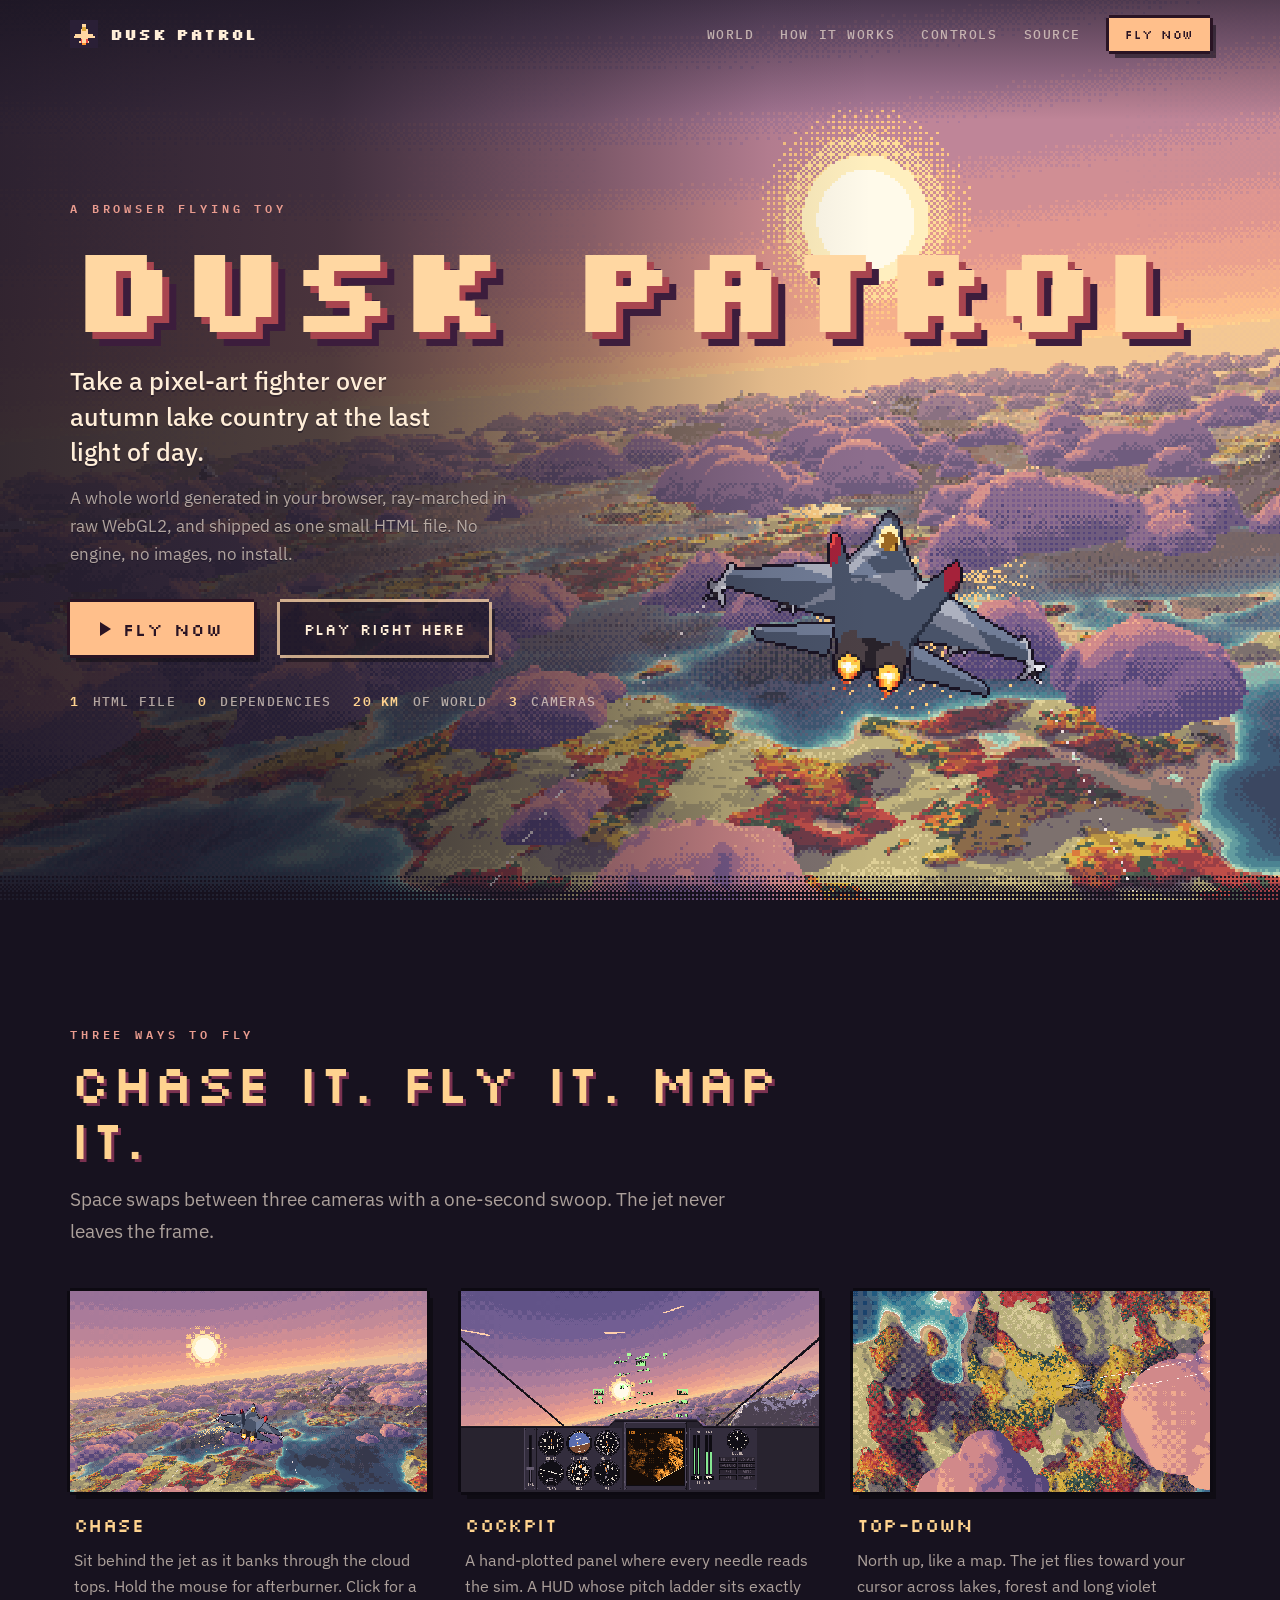
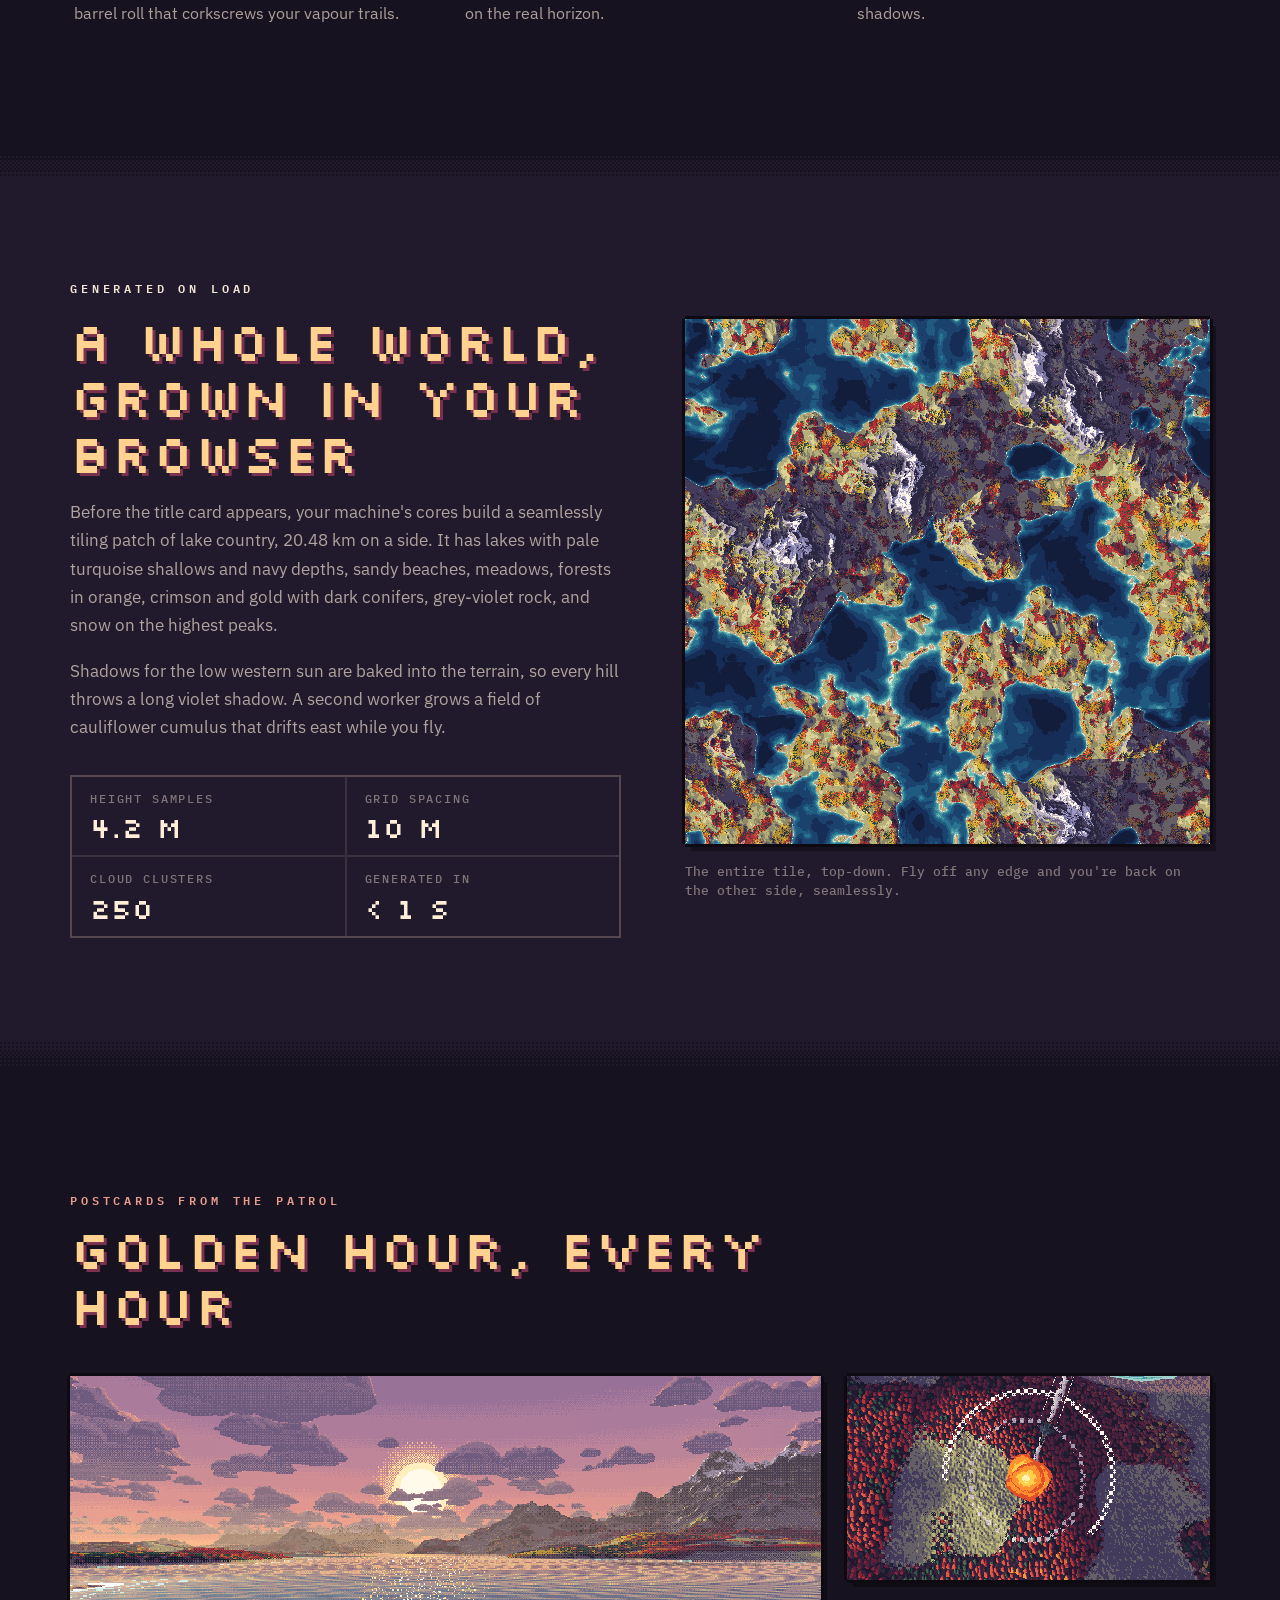
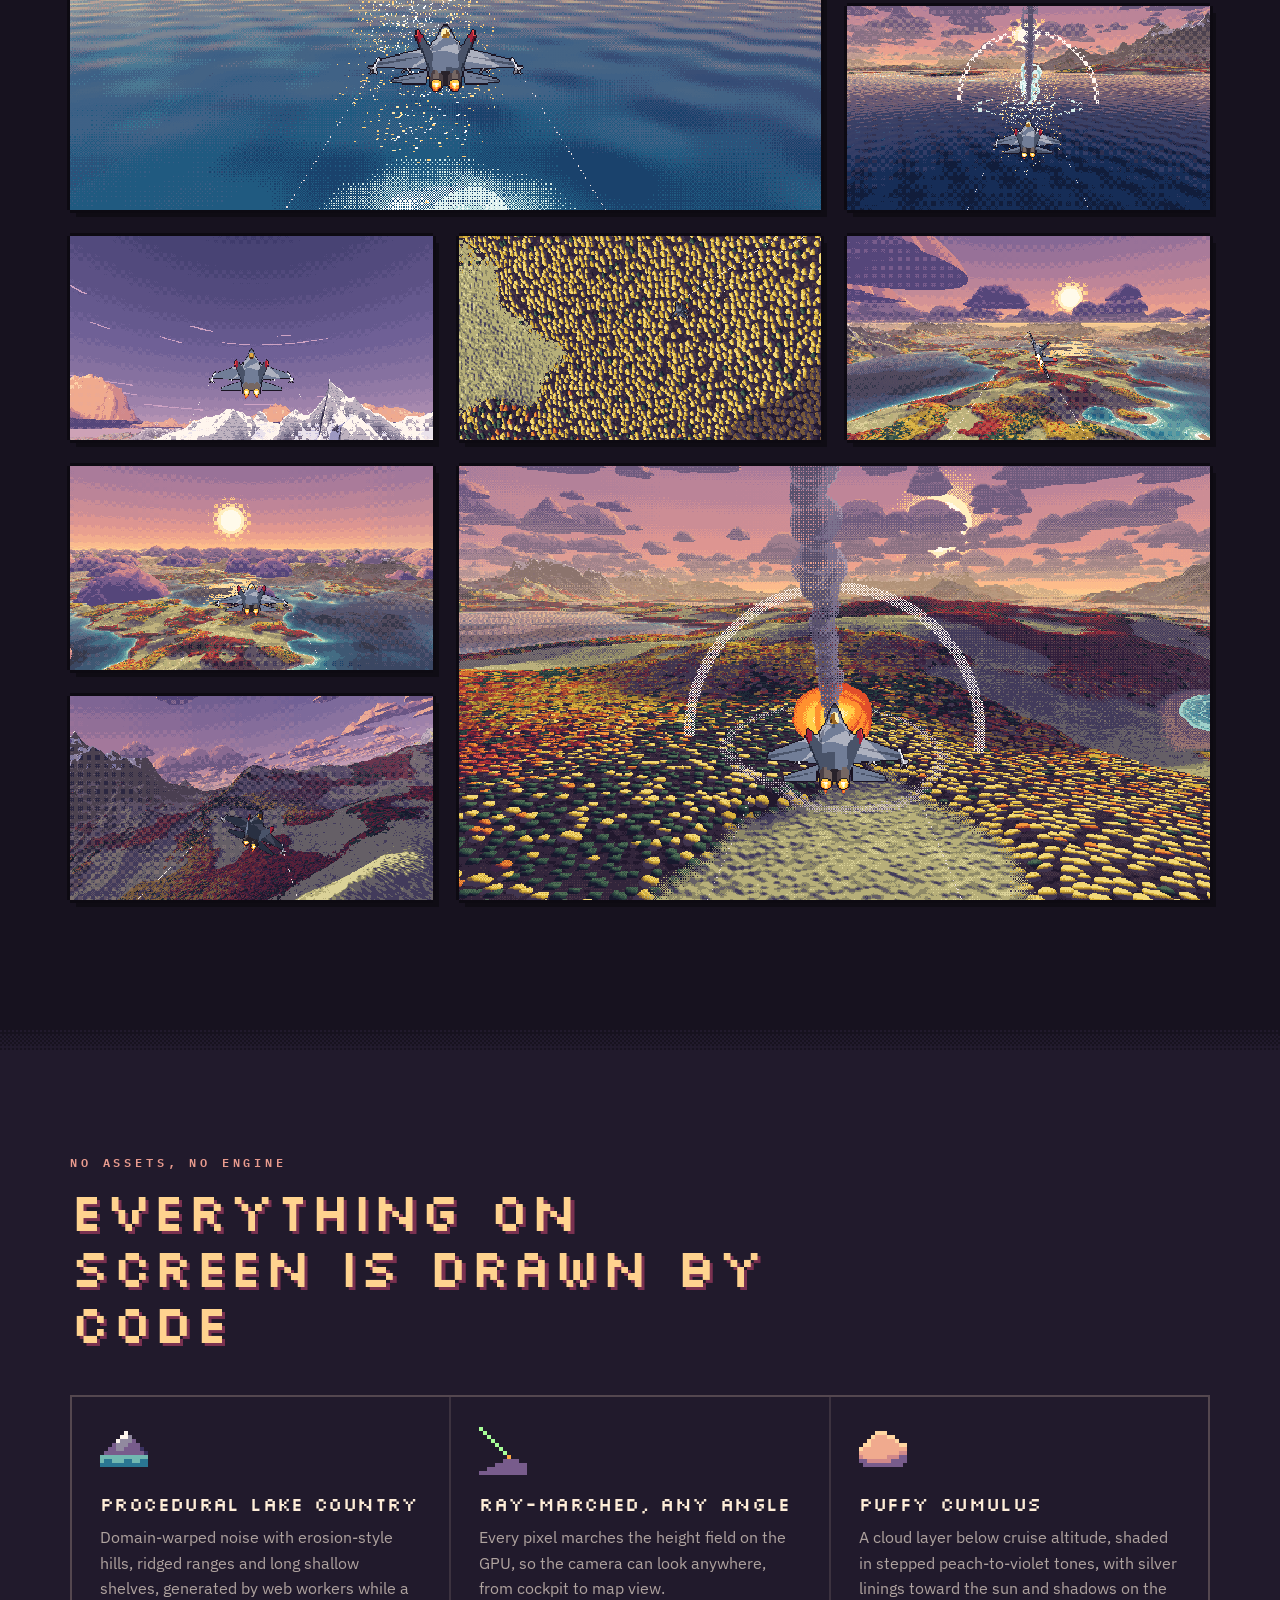
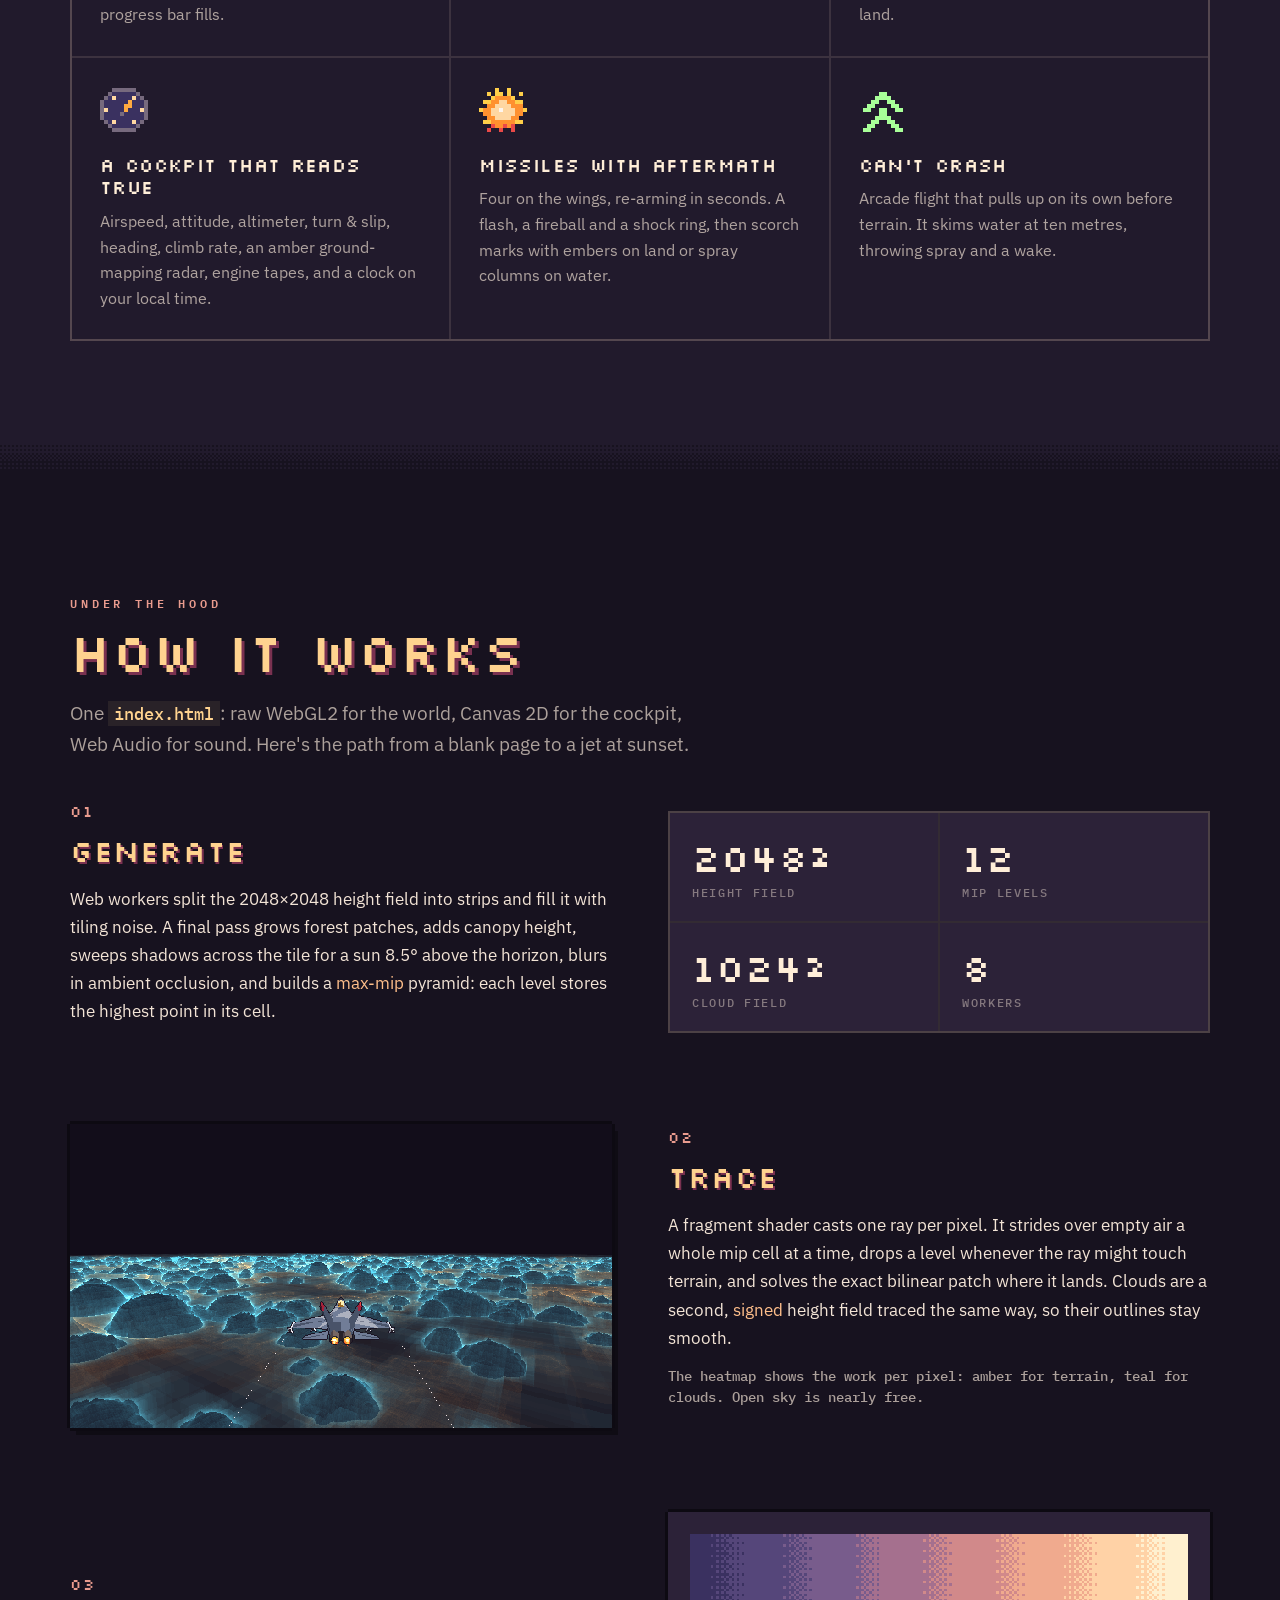
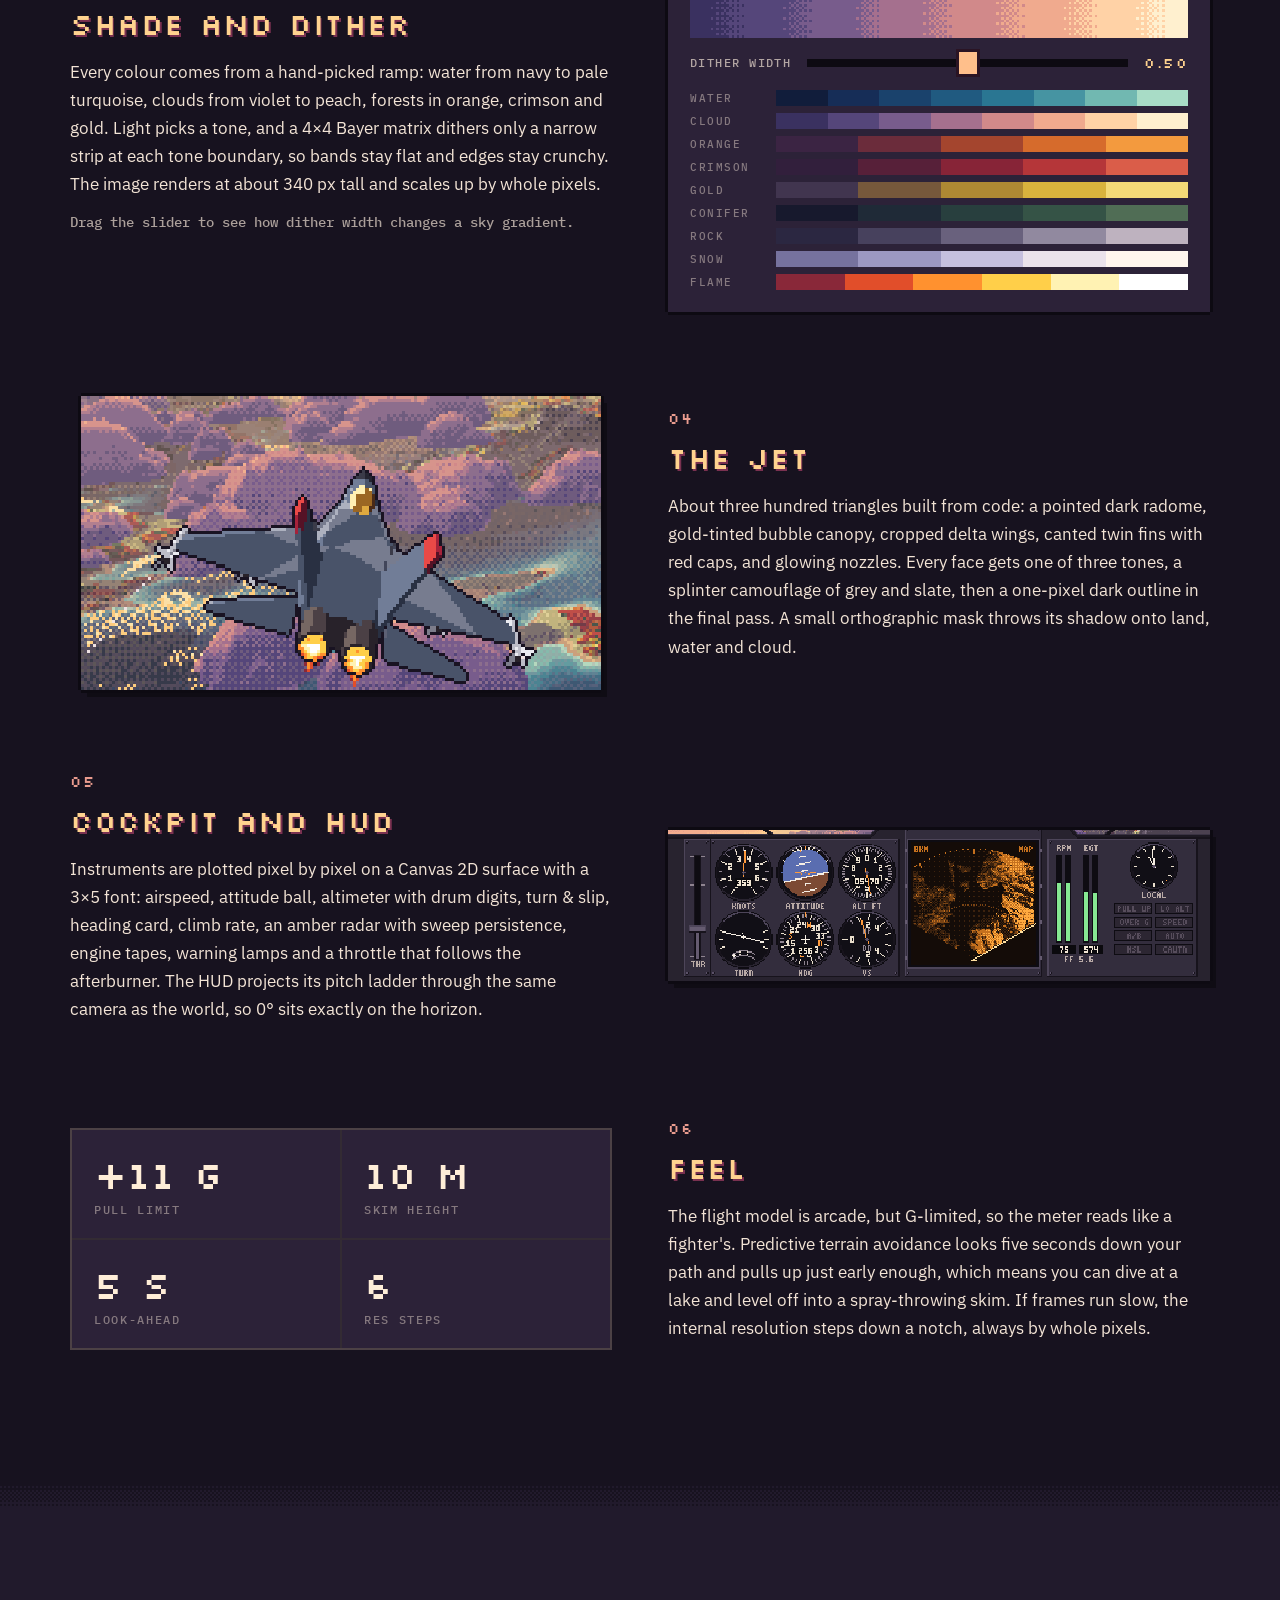
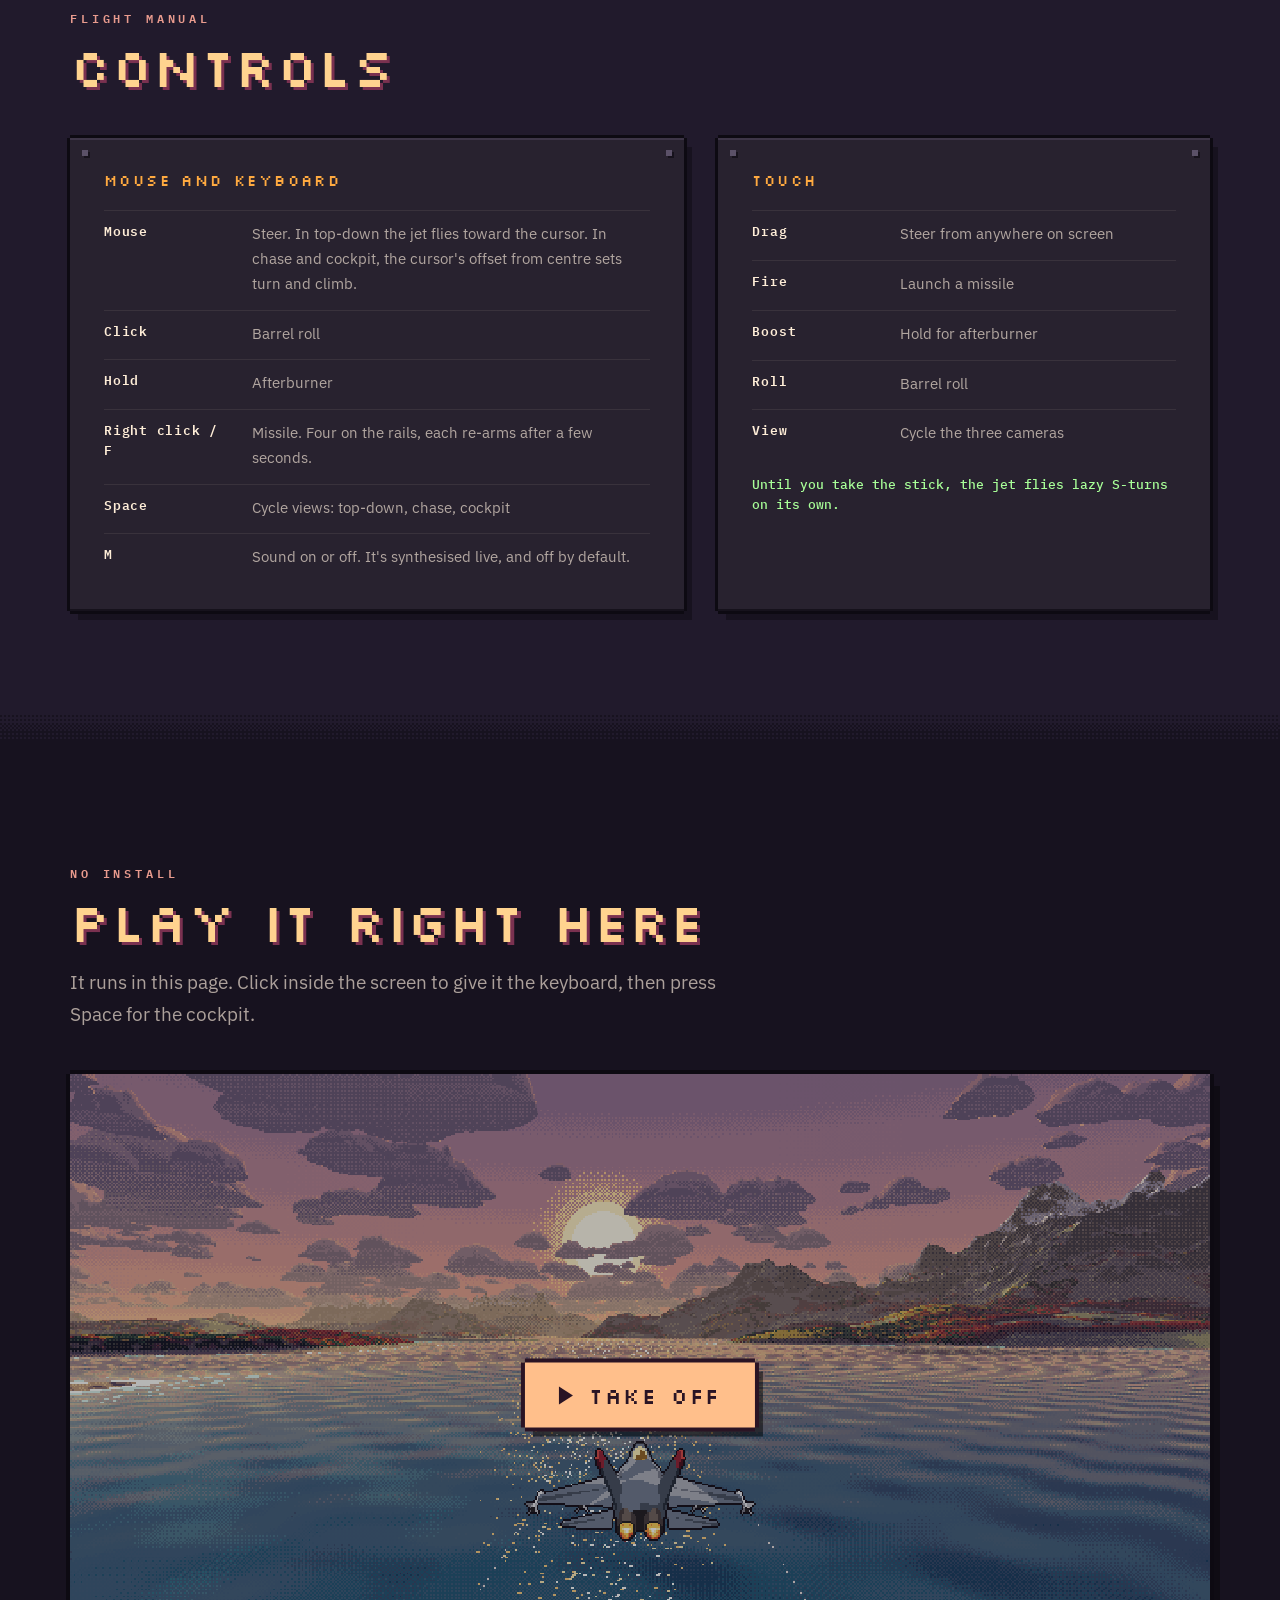
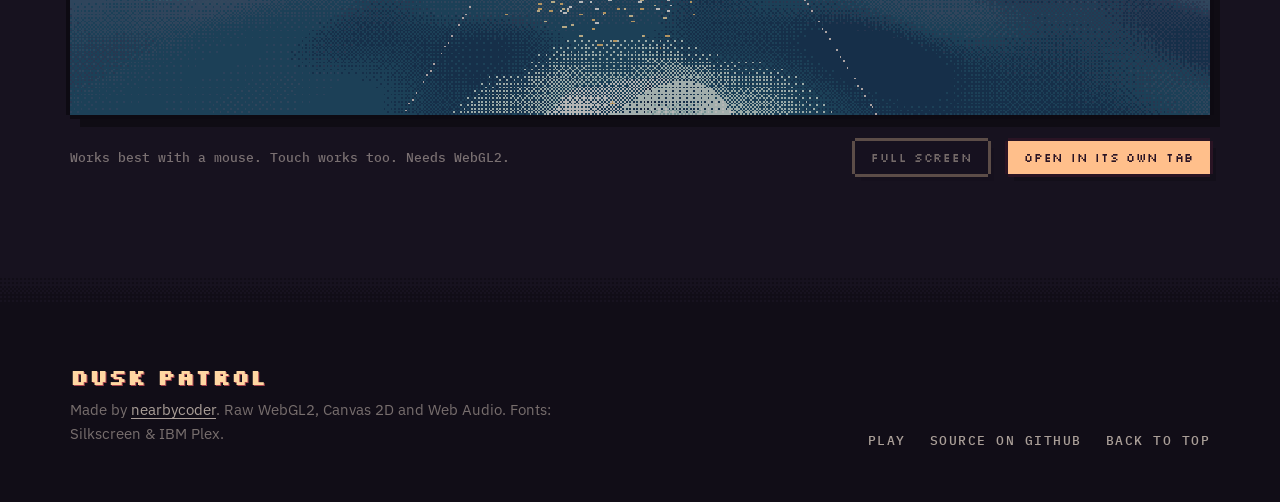
==== site/index.html @ 32110fae "Add Dusk Patrol game and marketing site Dusk Patrol is a pixel-art fighter-jet flying toy that ships" ====
<!doctype html>
<html lang="en">
<head>
<meta charset="utf-8">
<meta name="viewport" content="width=device-width, initial-scale=1">
<title>Dusk Patrol — a pixel-art jet flying toy for your browser</title>
<meta name="description" content="Fly a pixel-art fighter over autumn lake country at the last light of day. A whole world generated in your browser, ray-marched in raw WebGL2, shipped as one small HTML file.">
<meta name="theme-color" content="#1c1626">
<link rel="icon" href="media/favicon.svg" type="image/svg+xml">
<meta property="og:type" content="website">
<meta property="og:site_name" content="Dusk Patrol">
<meta property="og:title" content="Dusk Patrol — fly at the last light of day">
<meta property="og:description" content="A pixel-art jet flying toy. A 20 km lake country generated in your browser, ray-marched in raw WebGL2, shipped as one HTML file.">
<meta property="og:url" content="https://nearbycoder.github.io/dusk-patrol/">
<meta property="og:image" content="https://nearbycoder.github.io/dusk-patrol/media/og.png">
<meta property="og:image:width" content="1200">
<meta property="og:image:height" content="630">
<meta property="og:image:alt" content="A grey twin-tail jet banking over autumn lakes and peach cumulus toward a low sun, in pixel art.">
<meta name="twitter:card" content="summary_large_image">
<link rel="preconnect" href="https://fonts.googleapis.com">
<link rel="preconnect" href="https://fonts.gstatic.com" crossorigin>
<link href="https://fonts.googleapis.com/css2?family=Silkscreen:wght@400;700&family=IBM+Plex+Sans:ital,wght@0,400;0,500;0,600;1,400&family=IBM+Plex+Mono:wght@400;500;600&display=swap" rel="stylesheet">
<link rel="stylesheet" href="style.css">
</head>
<body>

<header class="nav" id="top">
  <div class="wrap nav-row">
    <a class="brand" href="#top" aria-label="Dusk Patrol home"><span class="brand-mark" aria-hidden="true"></span><span>Dusk Patrol</span></a>
    <nav class="nav-links" aria-label="Sections">
      <a href="#world">World</a>
      <a href="#how">How it works</a>
      <a href="#manual">Controls</a>
      <a href="https://github.com/nearbycoder/dusk-patrol">Source</a>
    </nav>
    <a class="btn btn-small" href="play/">Fly now</a>
  </div>
</header>

<main>
  <section class="hero" aria-labelledby="hero-title">
    <div class="hero-media" aria-hidden="true">
      <img class="hero-poster px" src="media/poster.webp" width="640" height="360" alt="">
      <iframe class="hero-live" title="Dusk Patrol flying on autopilot" tabindex="-1"></iframe>
    </div>
    <div class="hero-shade" aria-hidden="true"></div>
    <div class="wrap hero-copy">
      <p class="eyebrow">A browser flying toy</p>
      <h1 class="logo" id="hero-title">Dusk Patrol</h1>
      <p class="lede">Take a pixel-art fighter over autumn lake country at the last light of day.</p>
      <p class="hero-sub">A whole world generated in your browser, ray-marched in raw WebGL2, and shipped as one small HTML file. No engine, no images, no install.</p>
      <div class="cta">
        <a class="btn btn-primary" href="play/"><span class="tri" aria-hidden="true"></span>Fly now</a>
        <a class="btn btn-ghost" href="#play">Play right here</a>
      </div>
      <ul class="spec-row" aria-label="At a glance">
        <li><b>1</b> HTML file</li>
        <li><b>0</b> dependencies</li>
        <li><b>20&nbsp;km</b> of world</li>
        <li><b>3</b> cameras</li>
      </ul>
    </div>
    <p class="hero-note"><span class="live-dot" aria-hidden="true"></span><span class="live-text"><span class="lt-wide">Behind this text: </span><span class="lt-narrow">Live: </span>the actual game, flying itself.</span></p>
    <div class="dither-edge to-night" aria-hidden="true"></div>
  </section>

  <section class="section" id="fly" aria-labelledby="fly-title">
    <div class="wrap">
      <p class="eyebrow">Three ways to fly</p>
      <h2 id="fly-title">Chase it. Fly it. Map it.</h2>
      <p class="section-lede">Space swaps between three cameras with a one-second swoop. The jet never leaves the frame.</p>
      <div class="cards">
        <figure class="card">
          <button class="shot" data-full="media/shot-chase.webp" data-caption="Chase: banking over the cumulus toward a low sun."><img class="px" src="media/shot-chase.webp" width="640" height="360" alt="Chase view: the jet banks over pink cumulus toward the sun" loading="lazy"></button>
          <figcaption><h3>Chase</h3><p>Sit behind the jet as it banks through the cloud tops. Hold the mouse for afterburner. Click for a barrel roll that corkscrews your vapour trails.</p></figcaption>
        </figure>
        <figure class="card">
          <button class="shot" data-full="media/shot-cockpit.webp" data-caption="Cockpit: a conformal HUD and a panel where every needle is live."><img class="px" src="media/shot-cockpit.webp" width="640" height="360" alt="Cockpit view with a green HUD, the sun, and an instrument panel" loading="lazy"></button>
          <figcaption><h3>Cockpit</h3><p>A hand-plotted panel where every needle reads the sim. A HUD whose pitch ladder sits exactly on the real horizon.</p></figcaption>
        </figure>
        <figure class="card">
          <button class="shot" data-full="media/shot-top.webp" data-caption="Top-down: north up, the jet flies toward your cursor."><img class="px" src="media/shot-top.webp" width="640" height="360" alt="Top-down view over lakes, autumn forest and cloud" loading="lazy"></button>
          <figcaption><h3>Top-down</h3><p>North up, like a map. The jet flies toward your cursor across lakes, forest and long violet shadows.</p></figcaption>
        </figure>
      </div>
    </div>
  </section>

  <section class="section alt" id="world" aria-labelledby="world-title">
    <div class="dither-edge to-alt top" aria-hidden="true"></div>
    <div class="wrap split">
      <div class="split-copy">
        <p class="eyebrow">Generated on load</p>
        <h2 id="world-title">A whole world, grown in your browser</h2>
        <p>Before the title card appears, your machine's cores build a seamlessly tiling patch of lake country, 20.48&nbsp;km on a side. It has lakes with pale turquoise shallows and navy depths, sandy beaches, meadows, forests in orange, crimson and gold with dark conifers, grey-violet rock, and snow on the highest peaks.</p>
        <p>Shadows for the low western sun are baked into the terrain, so every hill throws a long violet shadow. A second worker grows a field of cauliflower cumulus that drifts east while you fly.</p>
        <dl class="stats">
          <div><dt>Height samples</dt><dd>4.2&nbsp;M</dd></div>
          <div><dt>Grid spacing</dt><dd>10&nbsp;m</dd></div>
          <div><dt>Cloud clusters</dt><dd>250</dd></div>
          <div><dt>Generated in</dt><dd>&lt;&nbsp;1&nbsp;s</dd></div>
        </dl>
      </div>
      <figure class="map-frame">
        <button class="shot" data-full="media/map.webp" data-caption="The whole world: one 20.48 km tile, rendered from the generator in the game's own palette. It repeats seamlessly in every direction."><img class="px" src="media/map.webp" width="1024" height="1024" alt="Pixel-art map of the whole generated world: lakes, forests, mountains and snow" loading="lazy"></button>
        <figcaption>The entire tile, top-down. Fly off any edge and you're back on the other side, seamlessly.</figcaption>
      </figure>
    </div>
  </section>

  <section class="section" id="gallery" aria-labelledby="gallery-title">
    <div class="wrap">
      <p class="eyebrow">Postcards from the patrol</p>
      <h2 id="gallery-title">Golden hour, every hour</h2>
      <div class="gallery">
        <button class="shot g-big" data-full="media/shot-skim.webp" data-caption="Skimming a lake at ten metres into the glitter path."><img class="px" src="media/shot-skim.webp" width="640" height="360" alt="The jet skims a lake toward the sun, with glints on the water" loading="lazy"></button>
        <button class="shot" data-full="media/shot-strike-top.webp" data-caption="A missile strike over crimson forest: fireball, smoke and an expanding shock ring."><img class="px" src="media/shot-strike-top.webp" width="640" height="360" alt="Top-down view of a fireball and shock ring over red forest" loading="lazy"></button>
        <button class="shot" data-full="media/shot-strike-lake.webp" data-caption="On water, missiles throw up a column of spray and rings of foam."><img class="px" src="media/shot-strike-lake.webp" width="640" height="360" alt="A spray column and foam rings rise from a lake behind the jet" loading="lazy"></button>
        <button class="shot" data-full="media/shot-peaks.webp" data-caption="Snow on the highest peaks, lit peach by the setting sun."><img class="px" src="media/shot-peaks.webp" width="640" height="360" alt="The jet over snowy peaks with peach-lit clouds" loading="lazy"></button>
        <button class="shot" data-full="media/shot-canopy.webp" data-caption="Low over the canopy: every crown is drawn in the shader, with dark conifers mixed in."><img class="px" src="media/shot-canopy.webp" width="640" height="360" alt="Top-down view of golden autumn tree crowns" loading="lazy"></button>
        <button class="shot" data-full="media/shot-roll.webp" data-caption="Afterburner and a barrel roll over the lakes."><img class="px" src="media/shot-roll.webp" width="640" height="360" alt="The jet rolls with its afterburners lit" loading="lazy"></button>
        <button class="shot g-big g-right" data-full="media/shot-strike-land.webp" data-caption="A land strike: flash, fireball, shock ring, and a smoke column that lingers."><img class="px" src="media/shot-strike-land.webp" width="640" height="360" alt="The jet flies toward an explosion with a shock ring over a forested hill" loading="lazy"></button>
        <button class="shot" data-full="media/shot-cloudtops.webp" data-caption="Skimming the cloud tops toward the sun."><img class="px" src="media/shot-cloudtops.webp" width="640" height="360" alt="The jet flies just above the cumulus toward a low sun" loading="lazy"></button>
        <button class="shot" data-full="media/shot-valley.webp" data-caption="Banking down a mountain valley in the last light."><img class="px" src="media/shot-valley.webp" width="640" height="360" alt="The jet banks through a valley between snowy peaks" loading="lazy"></button>
      </div>
    </div>
  </section>

  <section class="section alt" id="features" aria-labelledby="features-title">
    <div class="dither-edge to-alt top" aria-hidden="true"></div>
    <div class="wrap">
      <p class="eyebrow">No assets, no engine</p>
      <h2 id="features-title">Everything on screen is drawn by code</h2>
      <ul class="features">
        <li><i class="icon" data-icon="world" aria-hidden="true"></i><h3>Procedural lake country</h3><p>Domain-warped noise with erosion-style hills, ridged ranges and long shallow shelves, generated by web workers while a progress bar fills.</p></li>
        <li><i class="icon" data-icon="ray" aria-hidden="true"></i><h3>Ray-marched, any angle</h3><p>Every pixel marches the height field on the GPU, so the camera can look anywhere, from cockpit to map view.</p></li>
        <li><i class="icon" data-icon="cloud" aria-hidden="true"></i><h3>Puffy cumulus</h3><p>A cloud layer below cruise altitude, shaded in stepped peach-to-violet tones, with silver linings toward the sun and shadows on the land.</p></li>
        <li><i class="icon" data-icon="gauge" aria-hidden="true"></i><h3>A cockpit that reads true</h3><p>Airspeed, attitude, altimeter, turn &amp; slip, heading, climb rate, an amber ground-mapping radar, engine tapes, and a clock on your local time.</p></li>
        <li><i class="icon" data-icon="boom" aria-hidden="true"></i><h3>Missiles with aftermath</h3><p>Four on the wings, re-arming in seconds. A flash, a fireball and a shock ring, then scorch marks with embers on land or spray columns on water.</p></li>
        <li><i class="icon" data-icon="up" aria-hidden="true"></i><h3>Can't crash</h3><p>Arcade flight that pulls up on its own before terrain. It skims water at ten metres, throwing spray and a wake.</p></li>
      </ul>
    </div>
  </section>

  <section class="section" id="how" aria-labelledby="how-title">
    <div class="wrap">
      <p class="eyebrow">Under the hood</p>
      <h2 id="how-title">How it works</h2>
      <p class="section-lede">One <code>index.html</code>: raw WebGL2 for the world, Canvas&nbsp;2D for the cockpit, Web&nbsp;Audio for sound. Here's the path from a blank page to a jet at sunset.</p>

      <ol class="steps">
        <li class="step">
          <div class="step-copy">
            <span class="step-n">01</span>
            <h3>Generate</h3>
            <p>Web workers split the 2048&times;2048 height field into strips and fill it with tiling noise. A final pass grows forest patches, adds canopy height, sweeps shadows across the tile for a sun 8.5° above the horizon, blurs in ambient occlusion, and builds a <em>max-mip</em> pyramid: each level stores the highest point in its cell.</p>
          </div>
          <div class="step-visual mini-stats" aria-hidden="true">
            <div><b>2048²</b><span>height field</span></div>
            <div><b>12</b><span>mip levels</span></div>
            <div><b>1024²</b><span>cloud field</span></div>
            <div><b>8</b><span>workers</span></div>
          </div>
        </li>
        <li class="step">
          <div class="step-copy">
            <span class="step-n">02</span>
            <h3>Trace</h3>
            <p>A fragment shader casts one ray per pixel. It strides over empty air a whole mip cell at a time, drops a level whenever the ray might touch terrain, and solves the exact bilinear patch where it lands. Clouds are a second, <em>signed</em> height field traced the same way, so their outlines stay smooth.</p>
            <p class="note">The heatmap shows the work per pixel: amber for terrain, teal for clouds. Open sky is nearly free.</p>
          </div>
          <figure class="step-visual"><button class="shot" data-full="media/heat.webp" data-caption="Ray-march cost per pixel: amber is terrain traversal, teal is clouds."><img class="px" src="media/heat.webp" width="640" height="360" alt="Iteration heatmap: glowing teal cloud edges over amber terrain" loading="lazy"></button></figure>
        </li>
        <li class="step">
          <div class="step-copy">
            <span class="step-n">03</span>
            <h3>Shade and dither</h3>
            <p>Every colour comes from a hand-picked ramp: water from navy to pale turquoise, clouds from violet to peach, forests in orange, crimson and gold. Light picks a tone, and a 4&times;4 Bayer matrix dithers only a narrow strip at each tone boundary, so bands stay flat and edges stay crunchy. The image renders at about 340&nbsp;px tall and scales up by whole pixels.</p>
            <p class="note">Drag the slider to see how dither width changes a sky gradient.</p>
          </div>
          <div class="step-visual dither-lab">
            <canvas id="dither-demo" class="px" width="192" height="40" aria-label="A sky gradient quantized to eight tones with ordered dithering"></canvas>
            <label class="slider"><span>Dither width</span><input id="dither-width" type="range" min="0" max="100" value="50"><output id="dither-out">0.50</output></label>
            <div class="ramps" id="ramps" aria-label="Some of the game's palette ramps"></div>
          </div>
        </li>
        <li class="step">
          <div class="step-copy">
            <span class="step-n">04</span>
            <h3>The jet</h3>
            <p>About three hundred triangles built from code: a pointed dark radome, gold-tinted bubble canopy, cropped delta wings, canted twin fins with red caps, and glowing nozzles. Every face gets one of three tones, a splinter camouflage of grey and slate, then a one-pixel dark outline in the final pass. A small orthographic mask throws its shadow onto land, water and cloud.</p>
          </div>
          <figure class="step-visual sprite"><button class="shot" data-full="media/jet.webp" data-caption="The jet up close: three tones per face and a one-pixel outline."><img class="px" src="media/jet.webp" width="170" height="96" alt="Close-up of the pixel-art jet from behind" loading="lazy"></button></figure>
        </li>
        <li class="step">
          <div class="step-copy">
            <span class="step-n">05</span>
            <h3>Cockpit and HUD</h3>
            <p>Instruments are plotted pixel by pixel on a Canvas&nbsp;2D surface with a 3&times;5 font: airspeed, attitude ball, altimeter with drum digits, turn &amp; slip, heading card, climb rate, an amber radar with sweep persistence, engine tapes, warning lamps and a throttle that follows the afterburner. The HUD projects its pitch ladder through the same camera as the world, so 0° sits exactly on the horizon.</p>
          </div>
          <figure class="step-visual"><button class="shot" data-full="media/panel.webp" data-caption="The instrument panel: every reading comes from the flight model."><img class="px" src="media/panel.webp" width="440" height="122" alt="The pixel-art instrument panel with dials, radar and lamps" loading="lazy"></button></figure>
        </li>
        <li class="step">
          <div class="step-copy">
            <span class="step-n">06</span>
            <h3>Feel</h3>
            <p>The flight model is arcade, but G-limited, so the meter reads like a fighter's. Predictive terrain avoidance looks five seconds down your path and pulls up just early enough, which means you can dive at a lake and level off into a spray-throwing skim. If frames run slow, the internal resolution steps down a notch, always by whole pixels.</p>
          </div>
          <div class="step-visual mini-stats" aria-hidden="true">
            <div><b>+11&nbsp;g</b><span>pull limit</span></div>
            <div><b>10&nbsp;m</b><span>skim height</span></div>
            <div><b>5&nbsp;s</b><span>look-ahead</span></div>
            <div><b>6</b><span>res steps</span></div>
          </div>
        </li>
      </ol>
    </div>
  </section>

  <section class="section alt" id="manual" aria-labelledby="manual-title">
    <div class="dither-edge to-alt top" aria-hidden="true"></div>
    <div class="wrap">
      <p class="eyebrow">Flight manual</p>
      <h2 id="manual-title">Controls</h2>
      <div class="placards">
        <div class="placard">
          <h3>Mouse and keyboard</h3>
          <dl>
            <div><dt>Mouse</dt><dd>Steer. In top-down the jet flies toward the cursor. In chase and cockpit, the cursor's offset from centre sets turn and climb.</dd></div>
            <div><dt>Click</dt><dd>Barrel roll</dd></div>
            <div><dt>Hold</dt><dd>Afterburner</dd></div>
            <div><dt>Right click / F</dt><dd>Missile. Four on the rails, each re-arms after a few seconds.</dd></div>
            <div><dt>Space</dt><dd>Cycle views: top-down, chase, cockpit</dd></div>
            <div><dt>M</dt><dd>Sound on or off. It's synthesised live, and off by default.</dd></div>
          </dl>
        </div>
        <div class="placard">
          <h3>Touch</h3>
          <dl>
            <div><dt>Drag</dt><dd>Steer from anywhere on screen</dd></div>
            <div><dt>Fire</dt><dd>Launch a missile</dd></div>
            <div><dt>Boost</dt><dd>Hold for afterburner</dd></div>
            <div><dt>Roll</dt><dd>Barrel roll</dd></div>
            <div><dt>View</dt><dd>Cycle the three cameras</dd></div>
          </dl>
          <p class="placard-note">Until you take the stick, the jet flies lazy S-turns on its own.</p>
        </div>
      </div>
    </div>
  </section>

  <section class="section" id="play" aria-labelledby="play-title">
    <div class="wrap">
      <p class="eyebrow">No install</p>
      <h2 id="play-title">Play it right here</h2>
      <p class="section-lede">It runs in this page. Click inside the screen to give it the keyboard, then press Space for the cockpit.</p>
      <div class="cabinet" id="cabinet">
        <img class="px cabinet-poster" src="media/shot-skim.webp" width="640" height="360" alt="" loading="lazy">
        <button class="cabinet-start" type="button"><span class="tri" aria-hidden="true"></span><span>Take off</span></button>
      </div>
      <div class="cabinet-bar">
        <span class="hint">Works best with a mouse. Touch works too. Needs WebGL2.</span>
        <span class="cabinet-actions">
          <button class="btn btn-small btn-ghost" type="button" id="cab-full" disabled>Full screen</button>
          <a class="btn btn-small" href="play/">Open in its own tab</a>
        </span>
      </div>
    </div>
  </section>
</main>

<footer class="footer">
  <div class="dither-edge to-foot top" aria-hidden="true"></div>
  <div class="wrap footer-row">
    <div>
      <p class="footer-logo">Dusk Patrol</p>
      <p class="footer-text">Made by <a href="https://github.com/nearbycoder">nearbycoder</a>. Raw WebGL2, Canvas&nbsp;2D and Web&nbsp;Audio. Fonts: Silkscreen &amp; IBM Plex.</p>
    </div>
    <nav class="footer-links" aria-label="Footer">
      <a href="play/">Play</a>
      <a href="https://github.com/nearbycoder/dusk-patrol">Source on GitHub</a>
      <a href="#top">Back to top</a>
    </nav>
  </div>
</footer>

<div class="lightbox" id="lightbox" hidden>
  <figure>
    <img class="px" alt="">
    <figcaption></figcaption>
  </figure>
  <button class="lb-close" type="button" aria-label="Close">&times;</button>
</div>

<script src="site.js" defer></script>
</body>
</html>
---- site/style.css ----
/* Dusk Patrol — site styles. Palette lifted from the game's ramps. */
:root {
  --night: #17121f;
  --night-2: #211a2c;
  --foot: #110d17;
  --plum: #2c2238;
  --plum-2: #3b2e4a;
  --line: rgba(255, 222, 196, 0.12);
  --lilac: #987ea8;
  --rose: #e99b8e;
  --peach: #ffbf8b;
  --gold: #ffd38f;
  --cream: #ffeed8;
  --ink: #f3e4d6;
  --ink-dim: rgba(243, 228, 214, 0.68);
  --ink-faint: rgba(243, 228, 214, 0.45);
  --hud: #a8ff98;
  --amber: #ffaa40;
  --water: #71b8b1;
  --red: #e94947;
  --shadow-ink: #2a1424;
  --display: 'Silkscreen', 'Courier New', monospace;
  --sans: 'IBM Plex Sans', system-ui, -apple-system, 'Segoe UI', sans-serif;
  --mono: 'IBM Plex Mono', ui-monospace, Menlo, Consolas, monospace;
  /* 4x4 Bayer dither tiles (25 / 50 / 75 % coverage) in the page colours */
  --d25-night: url("data:image/svg+xml,%3Csvg xmlns='http://www.w3.org/2000/svg' width='4' height='4' shape-rendering='crispEdges'%3E%3Cg fill='%2317121f'%3E%3Crect width='1' height='1'/%3E%3Crect x='2' width='1' height='1'/%3E%3Crect y='2' width='1' height='1'/%3E%3Crect x='2' y='2' width='1' height='1'/%3E%3C/g%3E%3C/svg%3E");
  --d50-night: url("data:image/svg+xml,%3Csvg xmlns='http://www.w3.org/2000/svg' width='4' height='4' shape-rendering='crispEdges'%3E%3Cg fill='%2317121f'%3E%3Crect width='1' height='1'/%3E%3Crect x='2' width='1' height='1'/%3E%3Crect y='2' width='1' height='1'/%3E%3Crect x='2' y='2' width='1' height='1'/%3E%3Crect x='1' y='1' width='1' height='1'/%3E%3Crect x='3' y='1' width='1' height='1'/%3E%3Crect x='1' y='3' width='1' height='1'/%3E%3Crect x='3' y='3' width='1' height='1'/%3E%3C/g%3E%3C/svg%3E");
  --d75-night: url("data:image/svg+xml,%3Csvg xmlns='http://www.w3.org/2000/svg' width='4' height='4' shape-rendering='crispEdges'%3E%3Cg fill='%2317121f'%3E%3Crect width='1' height='1'/%3E%3Crect x='2' width='1' height='1'/%3E%3Crect y='2' width='1' height='1'/%3E%3Crect x='2' y='2' width='1' height='1'/%3E%3Crect x='1' y='1' width='1' height='1'/%3E%3Crect x='3' y='1' width='1' height='1'/%3E%3Crect x='1' y='3' width='1' height='1'/%3E%3Crect x='3' y='3' width='1' height='1'/%3E%3Crect x='1' width='1' height='1'/%3E%3Crect x='3' width='1' height='1'/%3E%3Crect x='1' y='2' width='1' height='1'/%3E%3Crect x='3' y='2' width='1' height='1'/%3E%3C/g%3E%3C/svg%3E");
  --d25-foot: url("data:image/svg+xml,%3Csvg xmlns='http://www.w3.org/2000/svg' width='4' height='4' shape-rendering='crispEdges'%3E%3Cg fill='%23110d17'%3E%3Crect width='1' height='1'/%3E%3Crect x='2' width='1' height='1'/%3E%3Crect y='2' width='1' height='1'/%3E%3Crect x='2' y='2' width='1' height='1'/%3E%3C/g%3E%3C/svg%3E");
  --d50-foot: url("data:image/svg+xml,%3Csvg xmlns='http://www.w3.org/2000/svg' width='4' height='4' shape-rendering='crispEdges'%3E%3Cg fill='%23110d17'%3E%3Crect width='1' height='1'/%3E%3Crect x='2' width='1' height='1'/%3E%3Crect y='2' width='1' height='1'/%3E%3Crect x='2' y='2' width='1' height='1'/%3E%3Crect x='1' y='1' width='1' height='1'/%3E%3Crect x='3' y='1' width='1' height='1'/%3E%3Crect x='1' y='3' width='1' height='1'/%3E%3Crect x='3' y='3' width='1' height='1'/%3E%3C/g%3E%3C/svg%3E");
  --d75-foot: url("data:image/svg+xml,%3Csvg xmlns='http://www.w3.org/2000/svg' width='4' height='4' shape-rendering='crispEdges'%3E%3Cg fill='%23110d17'%3E%3Crect width='1' height='1'/%3E%3Crect x='2' width='1' height='1'/%3E%3Crect y='2' width='1' height='1'/%3E%3Crect x='2' y='2' width='1' height='1'/%3E%3Crect x='1' y='1' width='1' height='1'/%3E%3Crect x='3' y='1' width='1' height='1'/%3E%3Crect x='1' y='3' width='1' height='1'/%3E%3Crect x='3' y='3' width='1' height='1'/%3E%3Crect x='1' width='1' height='1'/%3E%3Crect x='3' width='1' height='1'/%3E%3Crect x='1' y='2' width='1' height='1'/%3E%3Crect x='3' y='2' width='1' height='1'/%3E%3C/g%3E%3C/svg%3E");
}

* { box-sizing: border-box; }
html { background: var(--night); scroll-behavior: smooth; scroll-padding-top: 72px; }
body {
  margin: 0; background: var(--night); color: var(--ink);
  font: 400 17px/1.65 var(--sans); -webkit-font-smoothing: antialiased; text-rendering: optimizeLegibility;
}
img { max-width: 100%; height: auto; display: block; }
a { color: var(--peach); text-decoration-thickness: 1px; text-underline-offset: 3px; }
a:hover { color: var(--cream); }
code { font: 500 0.88em var(--mono); color: var(--gold); background: rgba(255, 211, 143, 0.08); padding: 0.1em 0.35em; }
.px { image-rendering: pixelated; image-rendering: crisp-edges; }
.wrap { width: min(1140px, 100% - 40px); margin-inline: auto; }
::selection { background: var(--rose); color: var(--shadow-ink); }

/* ------------------------------------------------------------------ type */
h1, h2, h3 { font-family: var(--display); font-weight: 400; margin: 0; }
h2 {
  font-size: clamp(30px, 4.4vw, 54px); line-height: 1.04; color: var(--gold); letter-spacing: 0.01em;
  text-shadow: 0.06em 0.06em 0 #7a3150; margin-bottom: 18px; max-width: 18ch;
}
h3 { font-size: 19px; line-height: 1.2; color: var(--cream); letter-spacing: 0.02em; }
.eyebrow {
  margin: 0 0 14px; font: 600 12px/1 var(--mono); letter-spacing: 0.32em; text-transform: uppercase; color: var(--rose);
}
.section-lede { font-size: 19px; color: var(--ink-dim); max-width: 60ch; margin: 0 0 44px; }
.note { font: 500 13.5px/1.55 var(--mono); color: var(--ink-faint); }

/* --------------------------------------------------------------- buttons */
.btn {
  --edge: var(--shadow-ink);
  display: inline-flex; align-items: center; gap: 12px; padding: 15px 24px 14px;
  font: 400 15px/1 var(--display); letter-spacing: 0.06em; text-decoration: none; text-transform: uppercase;
  color: var(--shadow-ink); background: var(--peach); border: 0; cursor: pointer; position: relative;
  box-shadow: 0 -3px 0 0 var(--edge), 0 3px 0 0 var(--edge), -3px 0 0 0 var(--edge), 3px 0 0 0 var(--edge), 6px 7px 0 0 rgba(17, 13, 23, 0.55);
  transition: transform 0.12s steps(2), background 0.15s;
}
.btn:hover { background: var(--gold); color: var(--shadow-ink); transform: translate(-2px, -2px); }
.btn:active { transform: translate(2px, 2px); }
.btn:focus-visible { outline: 3px dashed var(--hud); outline-offset: 7px; }
.btn-primary { font-size: 18px; padding: 18px 30px 17px; }
.btn-ghost { background: rgba(23, 18, 31, 0.55); color: var(--cream); --edge: rgba(255, 215, 170, 0.75); }
.btn-ghost:hover { background: rgba(255, 191, 139, 0.18); color: var(--cream); }
.btn-small { font-size: 12px; padding: 11px 16px 10px; }
.btn[disabled] { opacity: 0.4; cursor: default; transform: none; }
.tri { width: 0; height: 0; border-left: 11px solid currentColor; border-top: 7px solid transparent; border-bottom: 7px solid transparent; }

/* ------------------------------------------------------------------- nav */
.nav { position: fixed; inset: 0 0 auto; z-index: 50; transition: background 0.3s, box-shadow 0.3s; }
.nav.scrolled { background: rgba(17, 13, 23, 0.86); backdrop-filter: blur(8px); box-shadow: 0 1px 0 var(--line); }
.nav-row { display: flex; align-items: center; gap: 28px; height: 68px; }
.brand { display: inline-flex; align-items: center; gap: 12px; text-decoration: none; color: var(--cream); font: 700 15px/1 var(--display); letter-spacing: 0.08em; text-transform: uppercase; }
.brand-mark { width: 28px; height: 28px; background: url(media/favicon.svg) center / contain no-repeat; image-rendering: pixelated; }
.nav-links { display: flex; gap: 26px; margin-left: auto; }
.nav-links a { color: var(--ink-dim); text-decoration: none; font: 500 13px/1 var(--mono); letter-spacing: 0.12em; text-transform: uppercase; }
.nav-links a:hover { color: var(--cream); }

/* ------------------------------------------------------------------ hero */
.hero { position: relative; min-height: 100vh; min-height: 100svh; display: flex; align-items: center; overflow: hidden; background: #241b30; }
.hero-media { position: absolute; inset: 0 auto 0 0; width: 136%; height: 100%; }
.hero-media > * { position: absolute; inset: 0; width: 100%; height: 100%; }
.hero-poster { object-fit: cover; }
.hero-live { border: 0; opacity: 0; transition: opacity 1.4s ease; pointer-events: none; background: transparent; }
body.live-ready .hero-live { opacity: 1; }
.hero-shade {
  position: absolute; inset: 0; pointer-events: none;
  background:
    linear-gradient(90deg, rgba(23, 18, 31, 0.86) 0%, rgba(23, 18, 31, 0.74) 26%, rgba(23, 18, 31, 0.4) 46%, rgba(23, 18, 31, 0.08) 60%, transparent 68%),
    linear-gradient(180deg, rgba(23, 18, 31, 0.6) 0, transparent 120px);
}
.hero-copy { position: relative; z-index: 2; padding: 120px 0 110px; }
.logo {
  font-size: clamp(54px, 9.6vw, 128px); line-height: 0.92; color: #ffd7a2; letter-spacing: 0.01em; margin: 0 0 22px; font-weight: 700;
  text-shadow: 0.055em 0.055em 0 #a8454f, 0.11em 0.11em 0 #3c1d3c;
}
.lede { font: 500 clamp(20px, 2.1vw, 25px)/1.42 var(--sans); color: var(--cream); max-width: 26ch; margin: 0 0 14px; text-shadow: 0 2px 0 rgba(23, 18, 31, 0.5); }
.hero-sub { color: var(--ink-dim); max-width: 46ch; margin: 0 0 34px; text-shadow: 0 1px 0 rgba(23, 18, 31, 0.6); }
.cta { display: flex; flex-wrap: wrap; gap: 22px 26px; margin-bottom: 40px; }
.spec-row { list-style: none; margin: 0; padding: 0; display: flex; flex-wrap: wrap; gap: 8px 22px; font: 500 12.5px/1 var(--mono); letter-spacing: 0.1em; text-transform: uppercase; color: var(--ink-dim); }
.spec-row b { color: var(--gold); font-weight: 600; margin-right: 4px; }
.hero-note {
  position: absolute; right: 24px; bottom: 44px; z-index: 2; margin: 0; display: flex; align-items: center; gap: 10px;
  font: 500 12px/1.3 var(--mono); letter-spacing: 0.08em; color: rgba(255, 238, 216, 0.85); text-shadow: 0 1px 0 rgba(17, 13, 23, 0.8);
  opacity: 0; transition: opacity 1s 0.6s;
}
body.live-ready .hero-note { opacity: 1; }
.lt-narrow { display: none; }
.live-dot { width: 8px; height: 8px; background: var(--hud); box-shadow: 0 0 0 3px rgba(168, 255, 152, 0.18); animation: blink 1.6s steps(2, jump-none) infinite; }
@keyframes blink { 0%, 55% { opacity: 1; } 56%, 100% { opacity: 0.25; } }

/* dithered seams between bands (no smooth gradients, like the game) */
.dither-edge { position: absolute; left: 0; right: 0; height: 24px; pointer-events: none; z-index: 3; }
.hero .dither-edge { bottom: 0; background: var(--d25-night) 0 0 / 8px 8px repeat-x, var(--d50-night) 0 8px / 8px 8px repeat-x, var(--d75-night) 0 16px / 8px 8px repeat-x; }
.dither-edge.top { top: 0; }
.dither-edge.to-alt { background: var(--d75-night) 0 0 / 8px 8px repeat-x, var(--d50-night) 0 8px / 8px 8px repeat-x, var(--d25-night) 0 16px / 8px 8px repeat-x; }
.section.alt::after {
  content: ''; position: absolute; left: 0; right: 0; bottom: 0; height: 24px; pointer-events: none;
  background: var(--d25-night) 0 0 / 8px 8px repeat-x, var(--d50-night) 0 8px / 8px 8px repeat-x, var(--d75-night) 0 16px / 8px 8px repeat-x;
}
.dither-edge.to-foot { top: -24px; background: var(--d25-foot) 0 0 / 8px 8px repeat-x, var(--d50-foot) 0 8px / 8px 8px repeat-x, var(--d75-foot) 0 16px / 8px 8px repeat-x; }

/* -------------------------------------------------------------- sections */
.section { position: relative; padding: 128px 0; background: var(--night); }
.section.alt { background: var(--night-2); }

/* framed pixel shots */
.shot {
  display: block; width: 100%; padding: 0; border: 0; background: #0d0a12; cursor: zoom-in; position: relative;
  box-shadow: 0 -3px 0 0 #0d0a12, 0 3px 0 0 #0d0a12, -3px 0 0 0 #0d0a12, 3px 0 0 0 #0d0a12, 6px 7px 0 0 rgba(0, 0, 0, 0.35);
  transition: transform 0.15s steps(2);
}
.shot img { width: 100%; aspect-ratio: 16 / 9; object-fit: cover; }
.shot:hover { transform: translate(-3px, -3px); }
.shot:focus-visible { outline: 3px dashed var(--hud); outline-offset: 6px; }

.cards { display: grid; grid-template-columns: repeat(3, 1fr); gap: 34px; }
.card { margin: 0; }
.card figcaption { padding: 22px 4px 0; }
.card h3 { margin-bottom: 10px; color: var(--gold); }
.card p { margin: 0; color: var(--ink-dim); font-size: 16px; }

.split { display: grid; grid-template-columns: 1.05fr 1fr; gap: 64px; align-items: center; }
.split-copy p { color: var(--ink-dim); margin: 0 0 18px; }
.split-copy p:first-of-type { color: var(--ink); }
.stats { display: grid; grid-template-columns: repeat(2, 1fr); gap: 2px; margin: 34px 0 0; background: var(--line); border: 2px solid var(--line); }
.stats div { background: var(--night-2); padding: 16px 18px 14px; }
.stats dt { font: 500 11.5px/1 var(--mono); letter-spacing: 0.16em; text-transform: uppercase; color: var(--ink-faint); margin-bottom: 9px; }
.stats dd { margin: 0; font: 400 28px/1 var(--display); color: var(--cream); }
.map-frame { margin: 0; }
.map-frame .shot img { aspect-ratio: 1; }
.map-frame figcaption { margin-top: 18px; font: 500 13px/1.5 var(--mono); color: var(--ink-faint); }

.gallery { display: grid; grid-template-columns: repeat(3, 1fr); grid-auto-flow: row dense; gap: 26px; margin-top: 44px; }
.gallery .g-big { grid-column: span 2; grid-row: span 2; }
.gallery .g-right { grid-column: 2 / span 2; }
.gallery .g-big img { height: 100%; aspect-ratio: auto; }

.features { list-style: none; margin: 44px 0 0; padding: 0; display: grid; grid-template-columns: repeat(3, 1fr); gap: 2px; background: var(--line); border: 2px solid var(--line); }
.features li { background: var(--night-2); padding: 30px 28px 28px; }
.features h3 { margin: 18px 0 10px; }
.features p { margin: 0; color: var(--ink-dim); font-size: 15.5px; }
.icon { display: block; width: 48px; height: 48px; }
.icon svg { width: 100%; height: 100%; display: block; }

/* ---------------------------------------------------------- how it works */
.steps { list-style: none; margin: 0; padding: 0; display: grid; gap: 84px; }
.step { display: grid; grid-template-columns: 1fr 1fr; gap: 56px; align-items: center; }
.step:nth-child(even) .step-copy { order: 2; }
.step-n { display: block; font: 400 15px/1 var(--display); color: var(--rose); letter-spacing: 0.12em; margin-bottom: 14px; }
.step h3 { font-size: 30px; color: var(--gold); text-shadow: 0.06em 0.06em 0 #7a3150; margin-bottom: 16px; }
.step-copy p { margin: 0 0 14px; color: var(--ink-dim); }
.step-copy p:first-of-type { color: var(--ink); }
.step-copy em { font-style: normal; color: var(--peach); }
.step-visual { margin: 0; }
.mini-stats { display: grid; grid-template-columns: repeat(2, 1fr); gap: 2px; background: var(--line); border: 2px solid var(--line); }
.mini-stats div { background: var(--plum); padding: 26px 22px 22px; display: grid; gap: 10px; }
.mini-stats b { font: 400 clamp(26px, 3.2vw, 38px)/1 var(--display); color: var(--cream); }
.mini-stats span { font: 500 12px/1 var(--mono); letter-spacing: 0.14em; text-transform: uppercase; color: var(--ink-faint); }
.sprite .shot { max-width: 520px; margin-inline: auto; }
.sprite .shot img { aspect-ratio: 170 / 96; }
.step-visual .shot img[src$='panel.webp'] { aspect-ratio: 440 / 122; }

.dither-lab { background: var(--plum); padding: 22px; box-shadow: 0 -3px 0 0 #0d0a12, 0 3px 0 0 #0d0a12, -3px 0 0 0 #0d0a12, 3px 0 0 0 #0d0a12; }
.dither-lab canvas { width: 100%; height: auto; display: block; background: #0d0a12; }
.slider { display: grid; grid-template-columns: auto 1fr auto; align-items: center; gap: 14px; margin: 18px 0 20px; font: 500 12px/1 var(--mono); letter-spacing: 0.12em; text-transform: uppercase; color: var(--ink-dim); }
.slider output { font: 400 14px/1 var(--display); color: var(--gold); min-width: 4ch; text-align: right; }
input[type=range] { -webkit-appearance: none; appearance: none; height: 8px; background: #0d0a12; cursor: pointer; }
input[type=range]::-webkit-slider-thumb { -webkit-appearance: none; width: 18px; height: 22px; background: var(--peach); box-shadow: 0 0 0 3px var(--shadow-ink); }
input[type=range]::-moz-range-thumb { width: 18px; height: 22px; background: var(--peach); border: 0; border-radius: 0; box-shadow: 0 0 0 3px var(--shadow-ink); }
input[type=range]:focus-visible { outline: 3px dashed var(--hud); outline-offset: 6px; }
.ramps { display: grid; gap: 7px; }
.ramp-row { display: grid; grid-template-columns: 74px 1fr; align-items: center; gap: 12px; font: 500 11px/1 var(--mono); letter-spacing: 0.14em; text-transform: uppercase; color: var(--ink-faint); }
.ramp-row div { display: flex; height: 16px; }
.ramp-row i { flex: 1; }

/* --------------------------------------------------------------- manual */
.placards { display: grid; grid-template-columns: 1.25fr 1fr; gap: 34px; margin-top: 44px; }
.placard {
  position: relative; background: #28222f; padding: 34px 34px 30px;
  box-shadow: inset 0 2px 0 #3d3547, inset 0 -2px 0 #16121c, 0 -3px 0 0 #0d0a12, 0 3px 0 0 #0d0a12, -3px 0 0 0 #0d0a12, 3px 0 0 0 #0d0a12, 8px 9px 0 0 rgba(0, 0, 0, 0.3);
}
.placard::before, .placard::after { content: ''; position: absolute; top: 12px; width: 6px; height: 6px; background: #5b5168; box-shadow: 2px 2px 0 #16121c; }
.placard::before { left: 12px; } .placard::after { right: 12px; }
.placard h3 { font-size: 15px; letter-spacing: 0.16em; text-transform: uppercase; color: var(--amber); margin-bottom: 20px; }
.placard dl { margin: 0; display: grid; gap: 2px; }
.placard dl div { display: grid; grid-template-columns: 130px 1fr; gap: 18px; padding: 11px 0; border-top: 1px solid rgba(255, 238, 216, 0.08); }
.placard dt { font: 600 13px/1.5 var(--mono); color: var(--cream); letter-spacing: 0.06em; }
.placard dd { margin: 0; font-size: 15px; color: var(--ink-dim); }
.placard-note { margin: 18px 0 0; font: 500 13px/1.5 var(--mono); color: var(--hud); }

/* ------------------------------------------------------------------ play */
.cabinet {
  position: relative; aspect-ratio: 16 / 9; background: #0d0a12; overflow: hidden;
  box-shadow: 0 -4px 0 0 #0d0a12, 0 4px 0 0 #0d0a12, -4px 0 0 0 #0d0a12, 4px 0 0 0 #0d0a12, 10px 12px 0 0 rgba(0, 0, 0, 0.35);
}
.cabinet-poster { width: 100%; height: 100%; object-fit: cover; filter: saturate(0.85) brightness(0.72); }
.cabinet iframe { position: absolute; inset: 0; width: 100%; height: 100%; border: 0; background: #1c1626; }
.cabinet-start {
  position: absolute; left: 50%; top: 50%; transform: translate(-50%, -50%);
  display: inline-flex; align-items: center; gap: 16px; padding: 22px 34px 21px; border: 0; cursor: pointer;
  font: 400 22px/1 var(--display); letter-spacing: 0.08em; text-transform: uppercase; color: var(--shadow-ink); background: var(--peach);
  box-shadow: 0 -4px 0 0 var(--shadow-ink), 0 4px 0 0 var(--shadow-ink), -4px 0 0 0 var(--shadow-ink), 4px 0 0 0 var(--shadow-ink), 8px 9px 0 0 rgba(0, 0, 0, 0.5);
}
.cabinet-start:hover { background: var(--gold); }
.cabinet-start:focus-visible { outline: 3px dashed var(--hud); outline-offset: 8px; }
.cabinet-start .tri { border-left-width: 14px; border-top-width: 9px; border-bottom-width: 9px; }
.cabinet.on .cabinet-start, .cabinet.on .cabinet-poster { display: none; }
.cabinet-bar { display: flex; flex-wrap: wrap; align-items: center; justify-content: space-between; gap: 18px; margin-top: 26px; }
.cabinet-bar .hint { font: 500 13px/1.5 var(--mono); color: var(--ink-faint); }
.cabinet-actions { display: flex; gap: 20px; flex-wrap: wrap; }

/* ---------------------------------------------------------------- footer */
.footer { position: relative; background: var(--foot); padding: 64px 0 56px; }
.footer-row { display: flex; flex-wrap: wrap; align-items: flex-end; justify-content: space-between; gap: 28px; }
.footer-logo { margin: 0 0 10px; font: 700 22px/1 var(--display); color: #ffd7a2; text-shadow: 0.06em 0.06em 0 #a8454f; }
.footer-text { margin: 0; font-size: 14.5px; color: var(--ink-faint); max-width: 54ch; }
.footer-text a { color: var(--ink-dim); }
.footer-links { display: flex; gap: 24px; flex-wrap: wrap; }
.footer-links a { font: 500 12.5px/1 var(--mono); letter-spacing: 0.12em; text-transform: uppercase; color: var(--ink-dim); text-decoration: none; }
.footer-links a:hover { color: var(--cream); }

/* -------------------------------------------------------------- lightbox */
.lightbox { position: fixed; inset: 0; z-index: 100; display: grid; place-items: center; padding: 4vh 4vw; background: rgba(13, 10, 18, 0.93); }
.lightbox[hidden] { display: none; }
.lightbox figure { margin: 0; display: grid; gap: 16px; justify-items: center; }
.lightbox img { max-width: 92vw; max-height: 80vh; width: auto; height: auto; box-shadow: 0 0 0 4px #0d0a12; }
.lightbox figcaption { font: 500 14px/1.5 var(--mono); color: var(--ink-dim); text-align: center; max-width: 70ch; }
.lb-close { position: absolute; top: 18px; right: 22px; width: 44px; height: 44px; border: 0; background: none; color: var(--cream); font: 400 34px/1 var(--sans); cursor: pointer; }

/* ------------------------------------------------------------ responsive */
@media (max-width: 980px) {
  .cards { grid-template-columns: 1fr 1fr; }
  .cards .card:last-child { grid-column: span 2; }
  .features { grid-template-columns: 1fr 1fr; }
  .split, .step, .placards { grid-template-columns: 1fr; gap: 36px; }
  .step:nth-child(even) .step-copy { order: 0; }
  .nav-links { display: none; }
  .nav-row .btn-small { margin-left: auto; }
  /* stacked hero: the live game in its own window, copy underneath */
  .hero { display: block; min-height: 0; background: var(--night); }
  .hero-media { position: relative; inset: auto; width: 100%; height: min(60svh, 118vw); }
  .hero-media::after {
    content: ''; position: absolute; left: 0; right: 0; bottom: 0; height: 24px; z-index: 1;
    background: var(--d25-night) 0 0 / 8px 8px repeat-x, var(--d50-night) 0 8px / 8px 8px repeat-x, var(--d75-night) 0 16px / 8px 8px repeat-x;
  }
  .hero-shade { background: linear-gradient(180deg, rgba(23, 18, 31, 0.6) 0, transparent 110px); }
  .hero-copy { padding: 18px 0 84px; }
  .hero-note { left: 20px; right: auto; top: calc(min(60svh, 118vw) - 52px); bottom: auto; }
  .lt-wide { display: none; } .lt-narrow { display: inline; }
}
@media (max-width: 640px) {
  body { font-size: 16px; }
  .section { padding: 96px 0; }
  .cards, .gallery, .features { grid-template-columns: 1fr; }
  .cards .card:last-child, .gallery .g-big { grid-column: auto; grid-row: auto; }
  .gallery .g-big img { aspect-ratio: 16 / 9; }
  .placard { padding: 28px 22px 24px; }
  .placard dl div { grid-template-columns: 1fr; gap: 4px; }
  .cta { gap: 20px; }
  .btn-primary { font-size: 16px; }
  .brand span:last-child { display: none; }
}
@media (prefers-reduced-motion: reduce) {
  html { scroll-behavior: auto; }
  .live-dot { animation: none; }
  .btn, .shot { transition: none; }
}
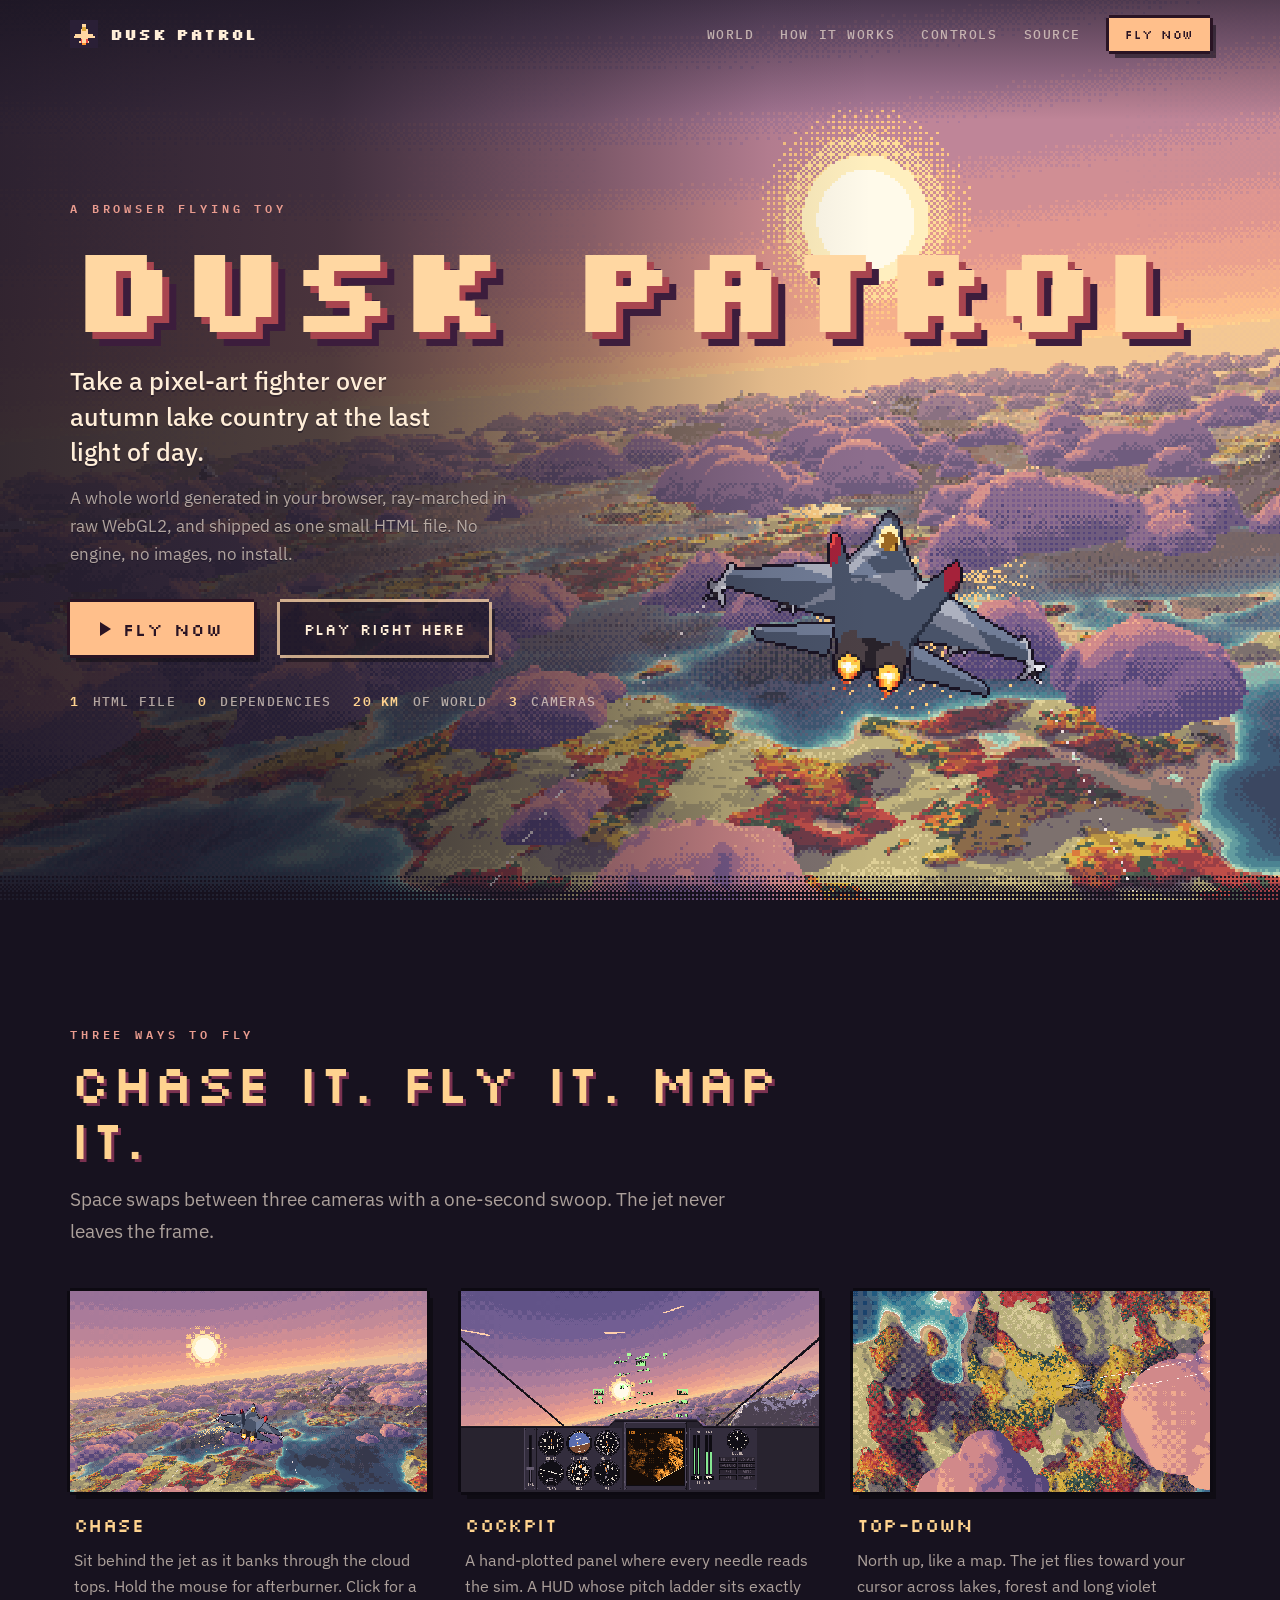
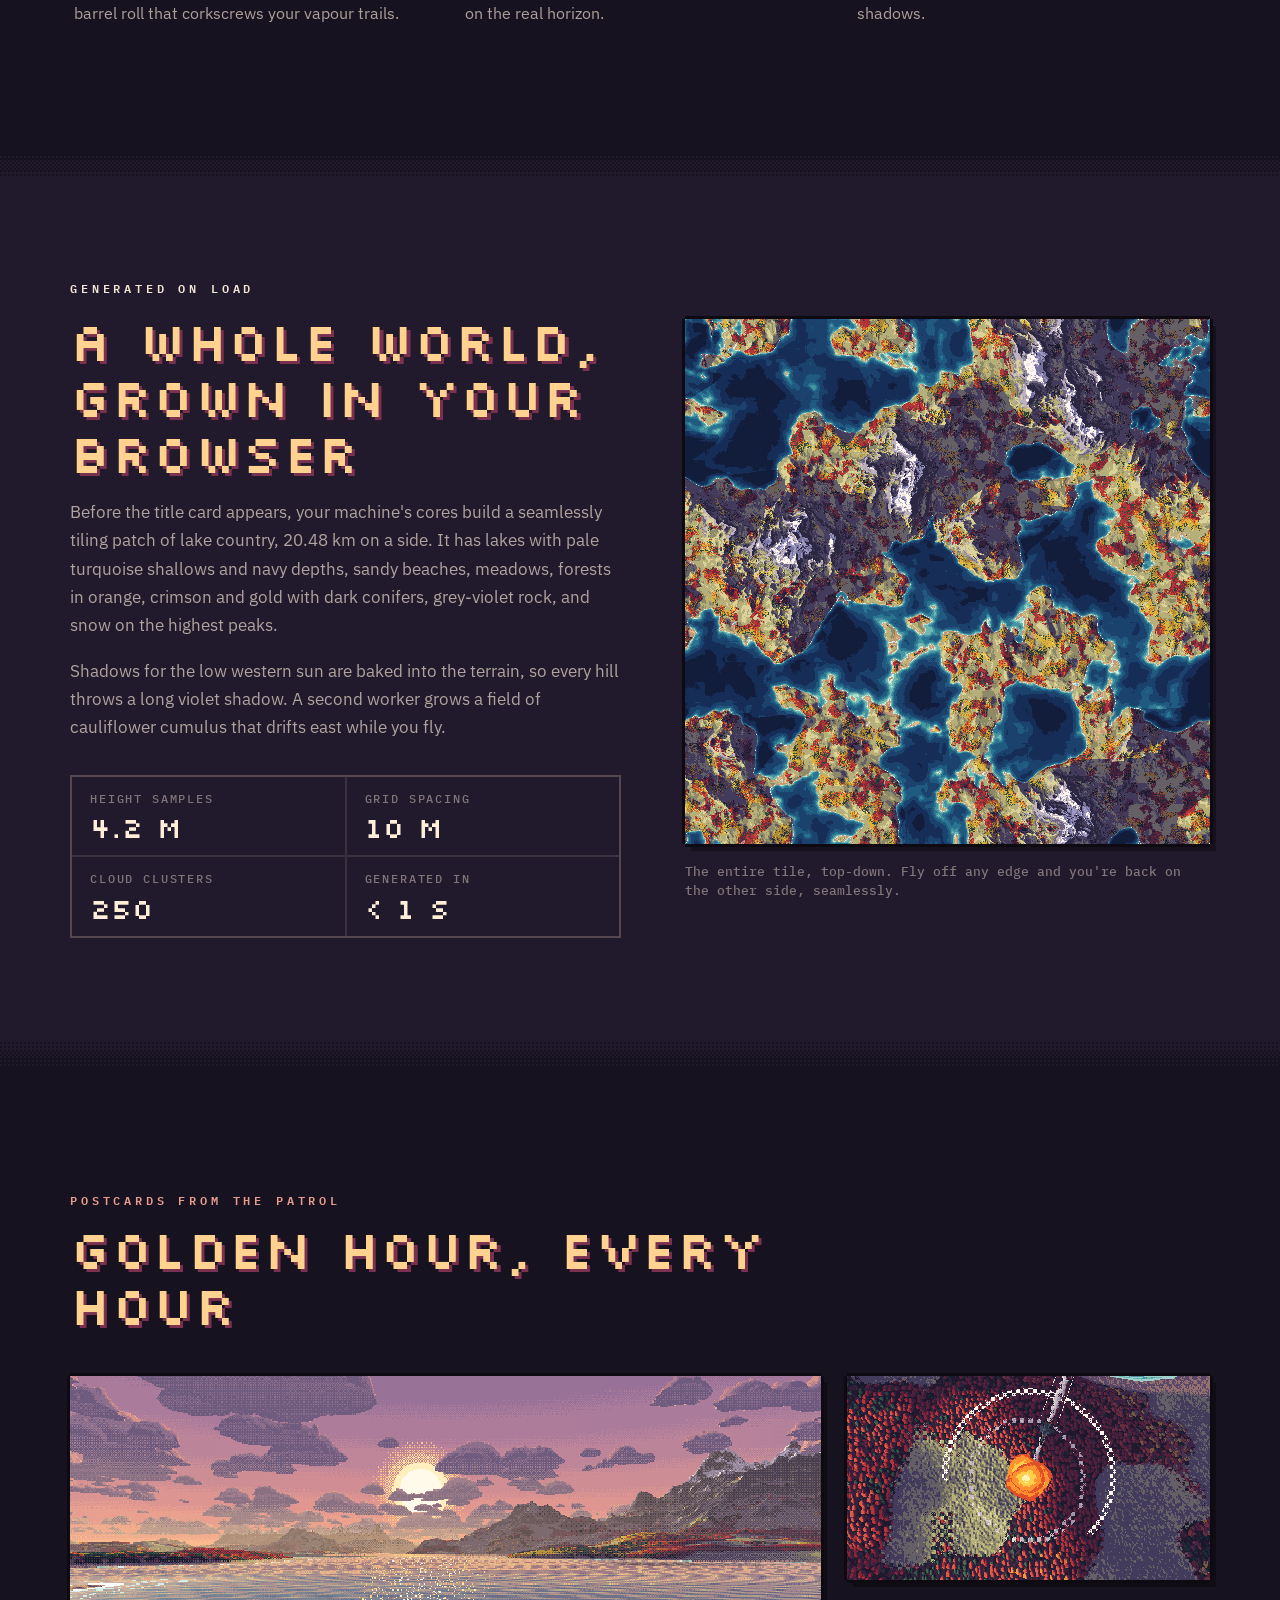
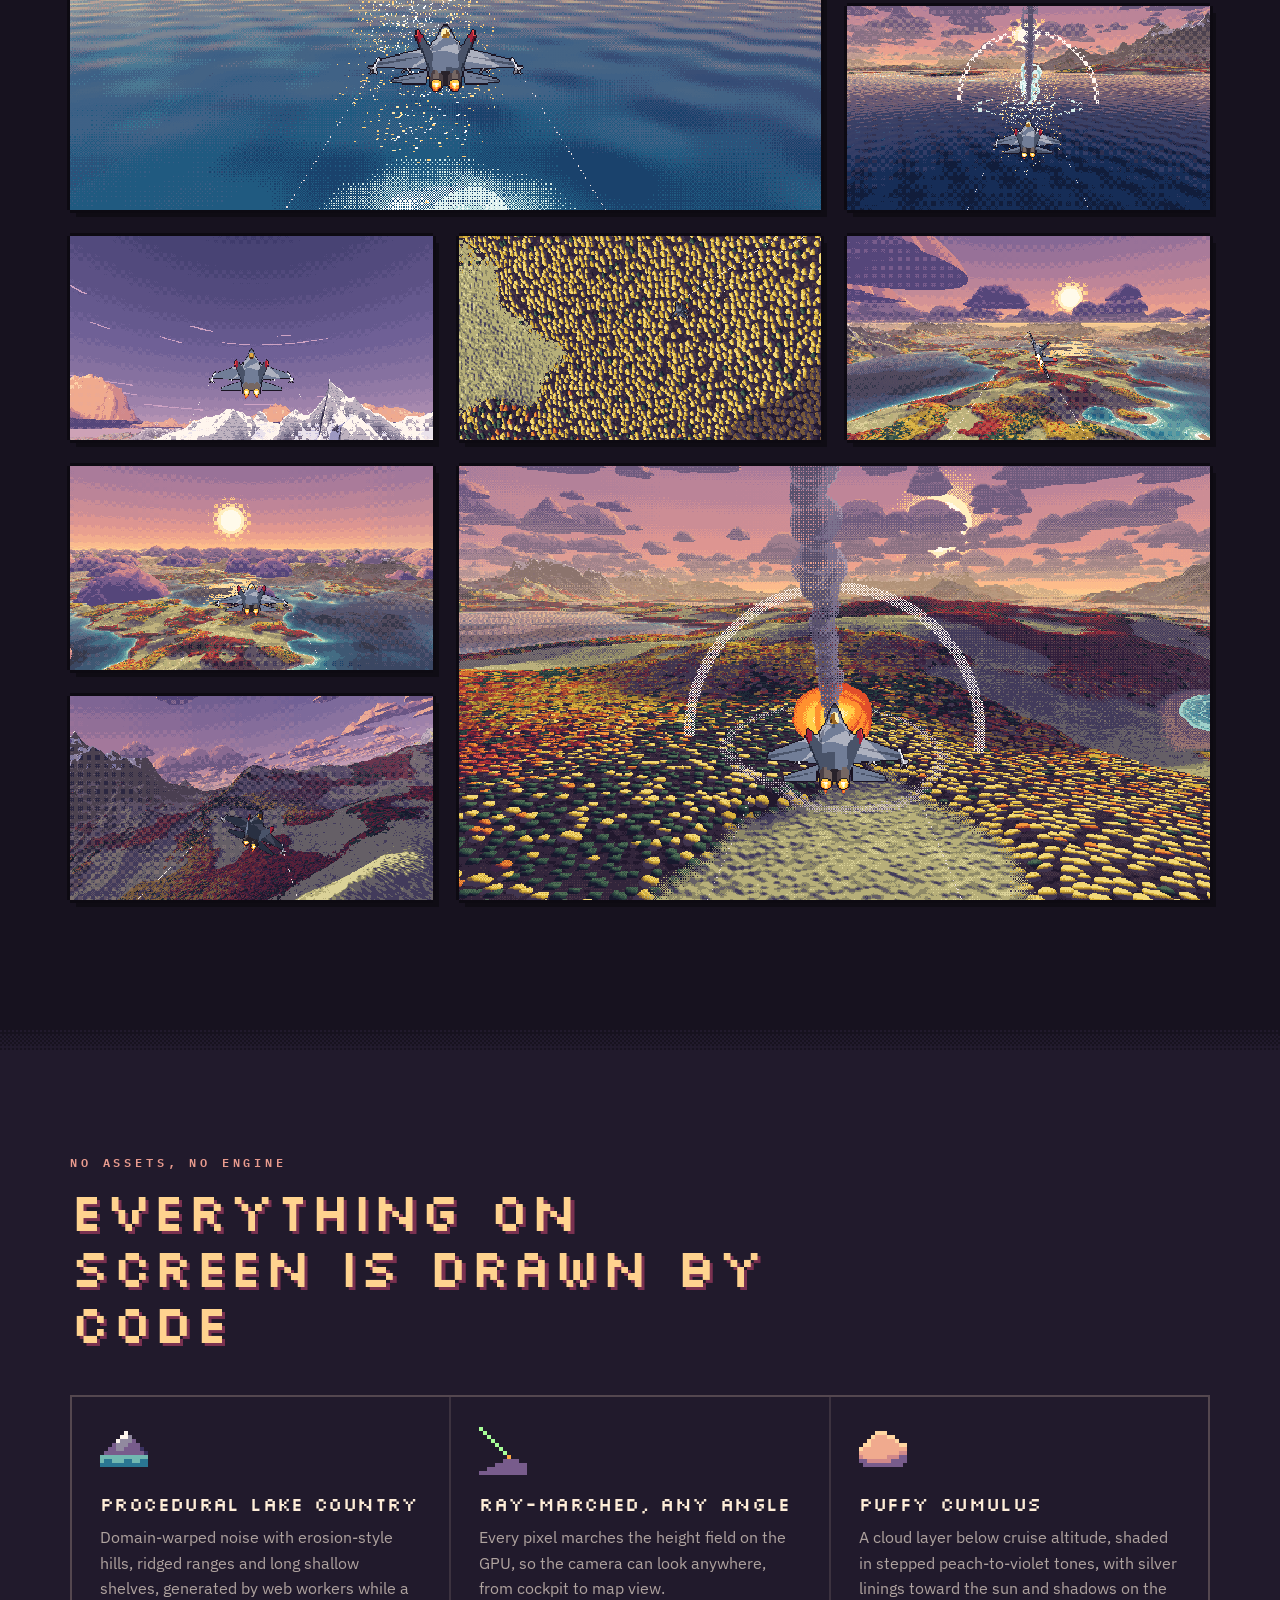
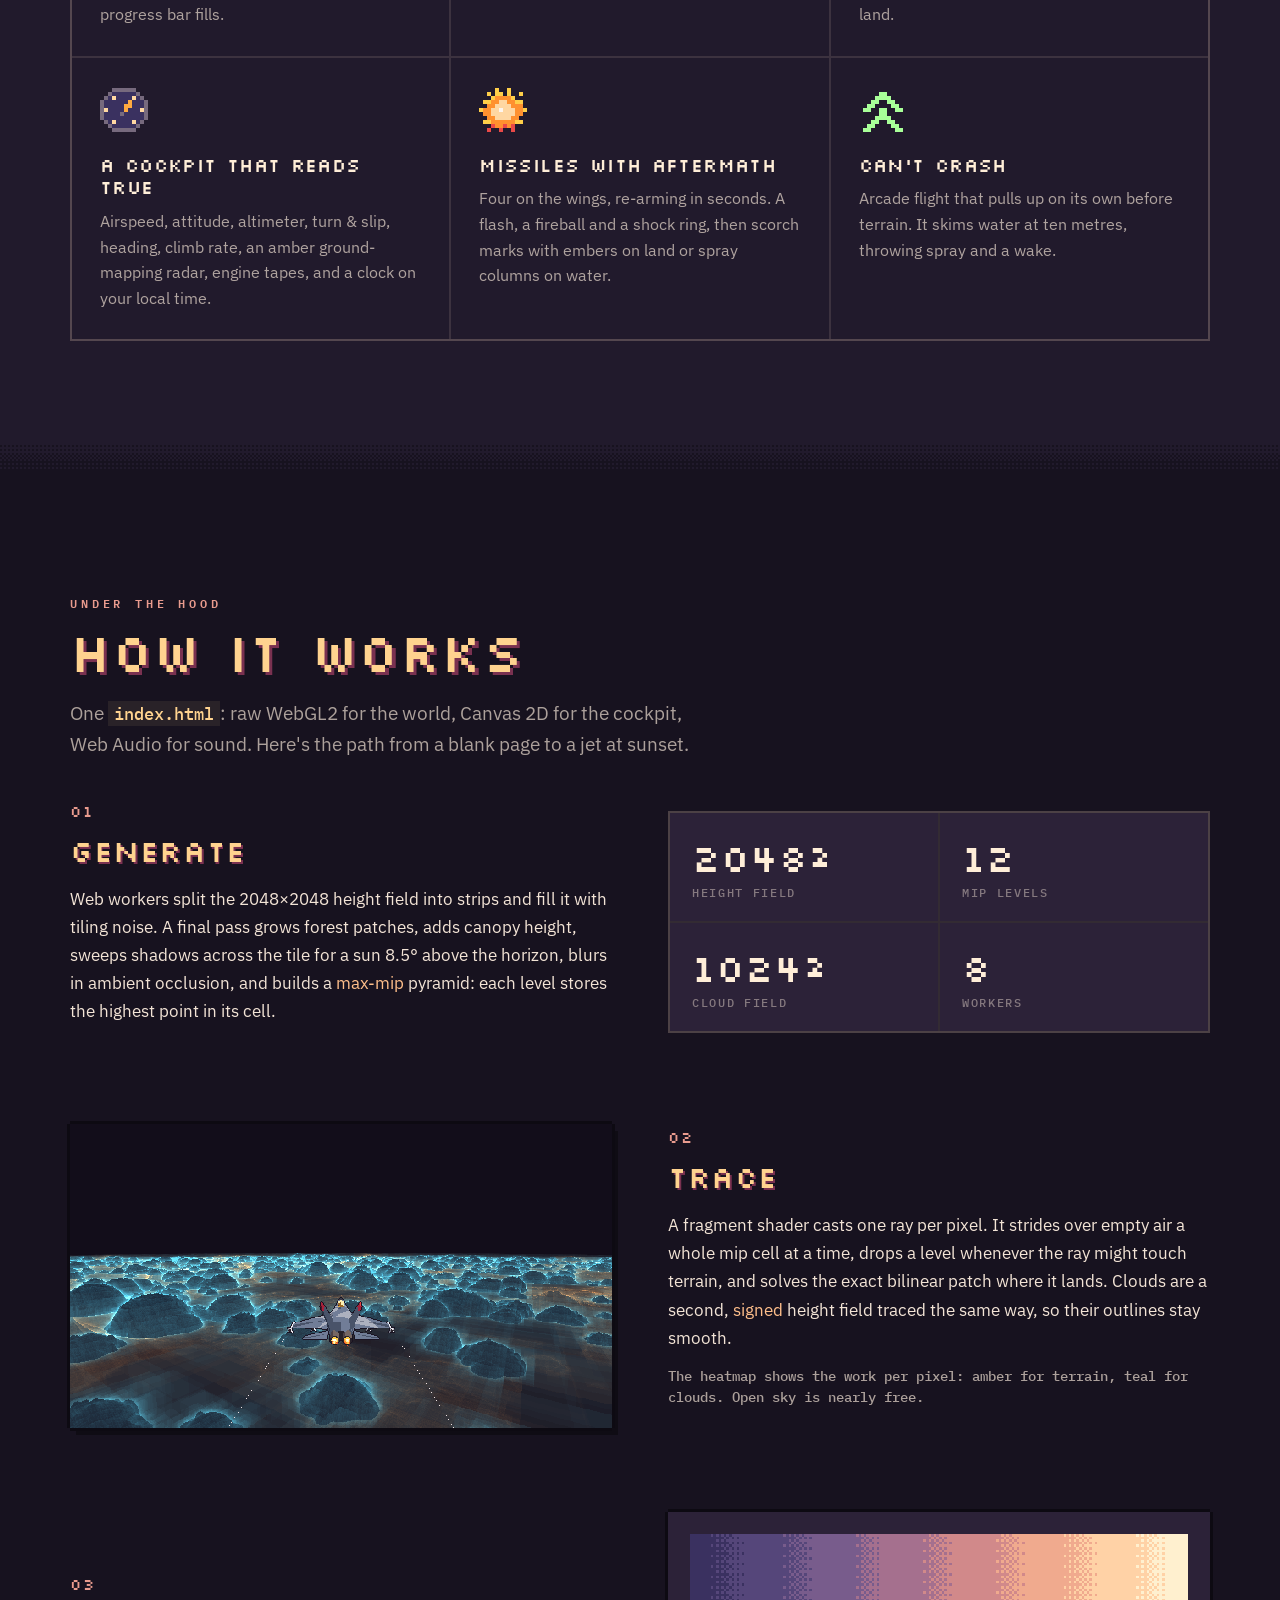
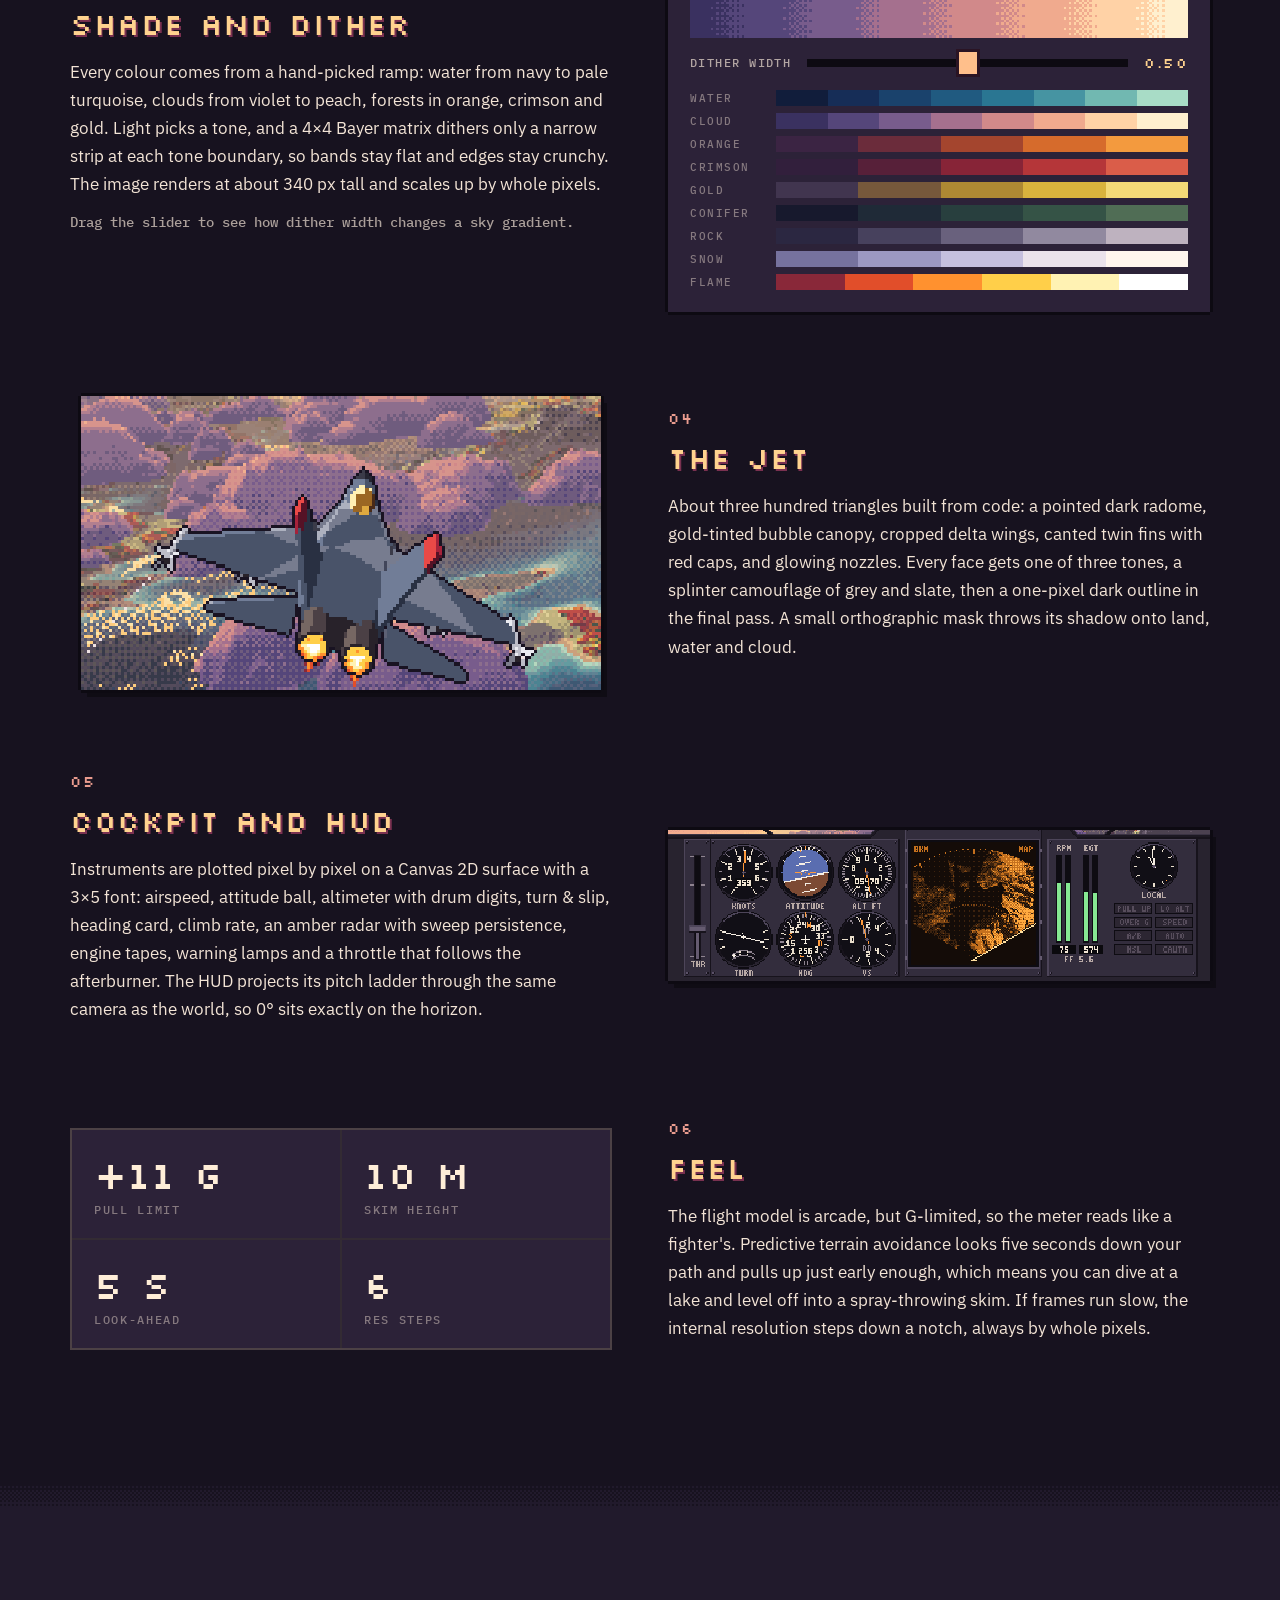
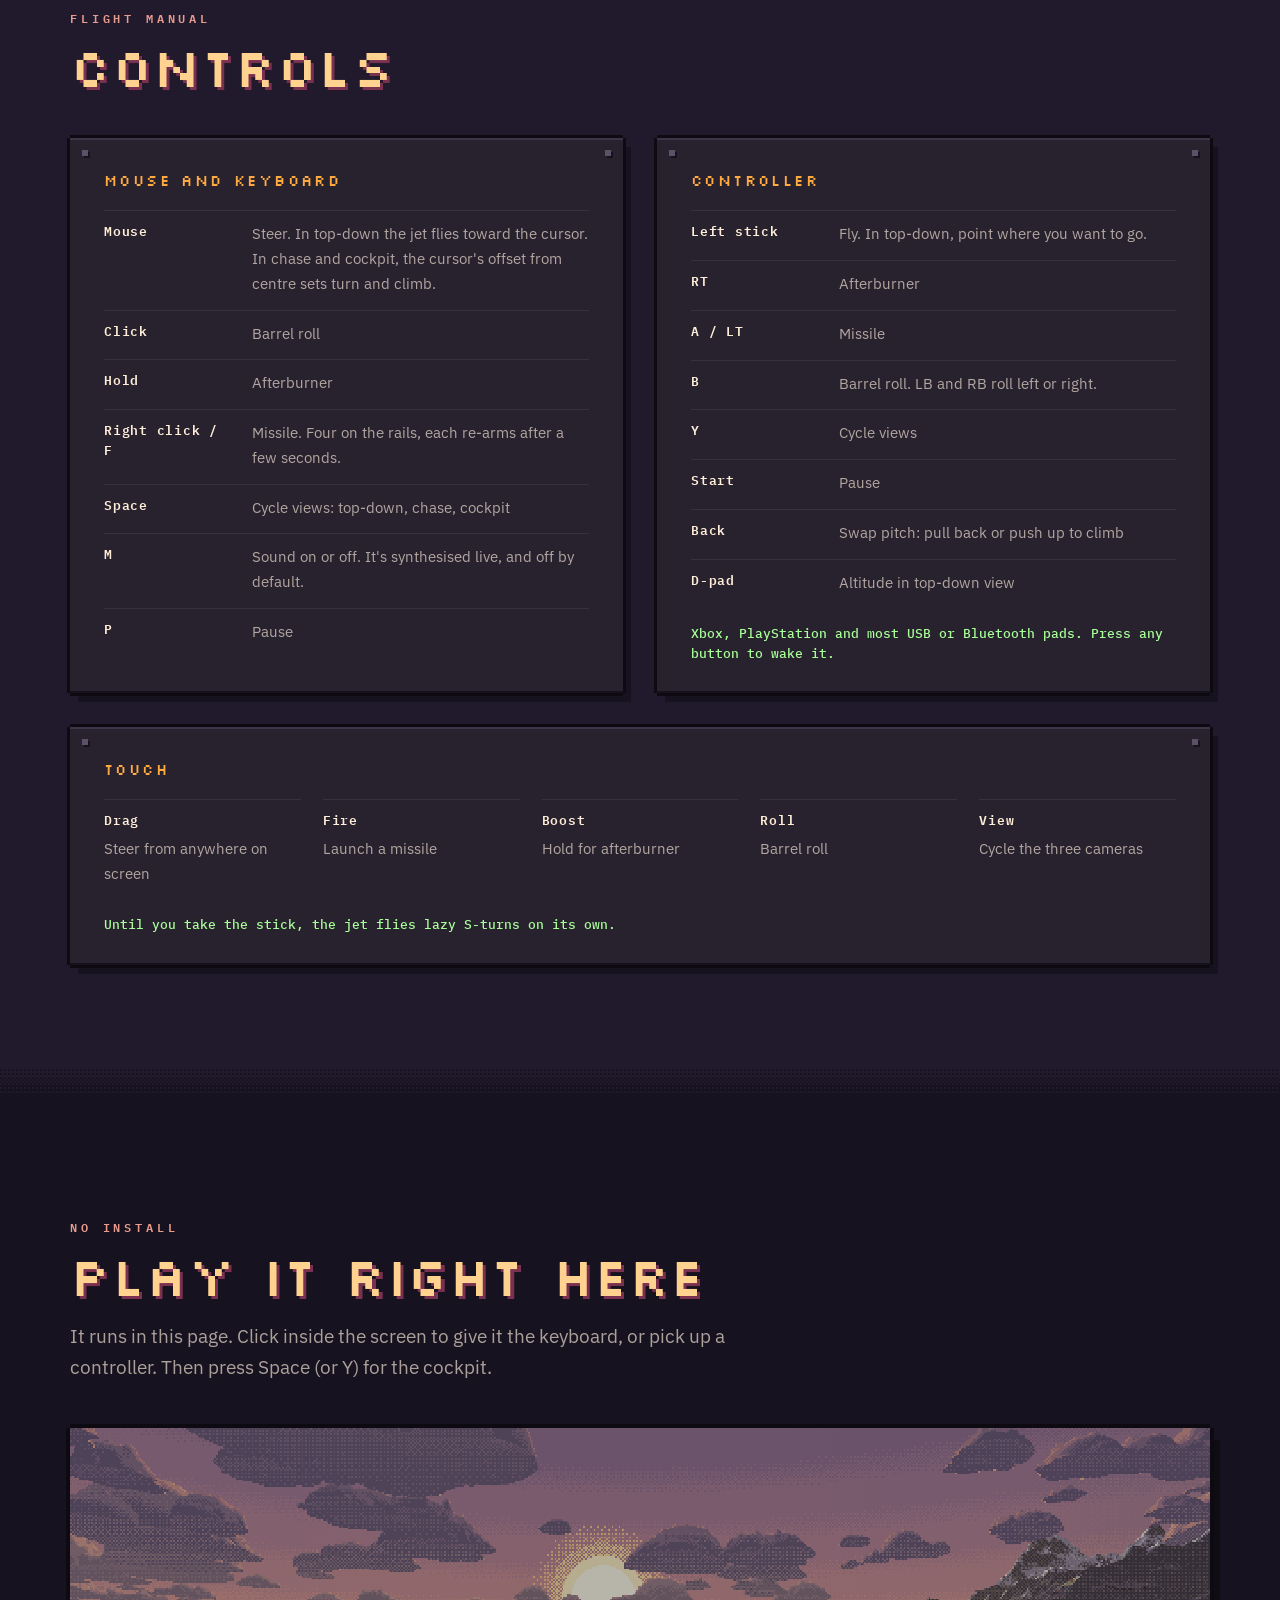
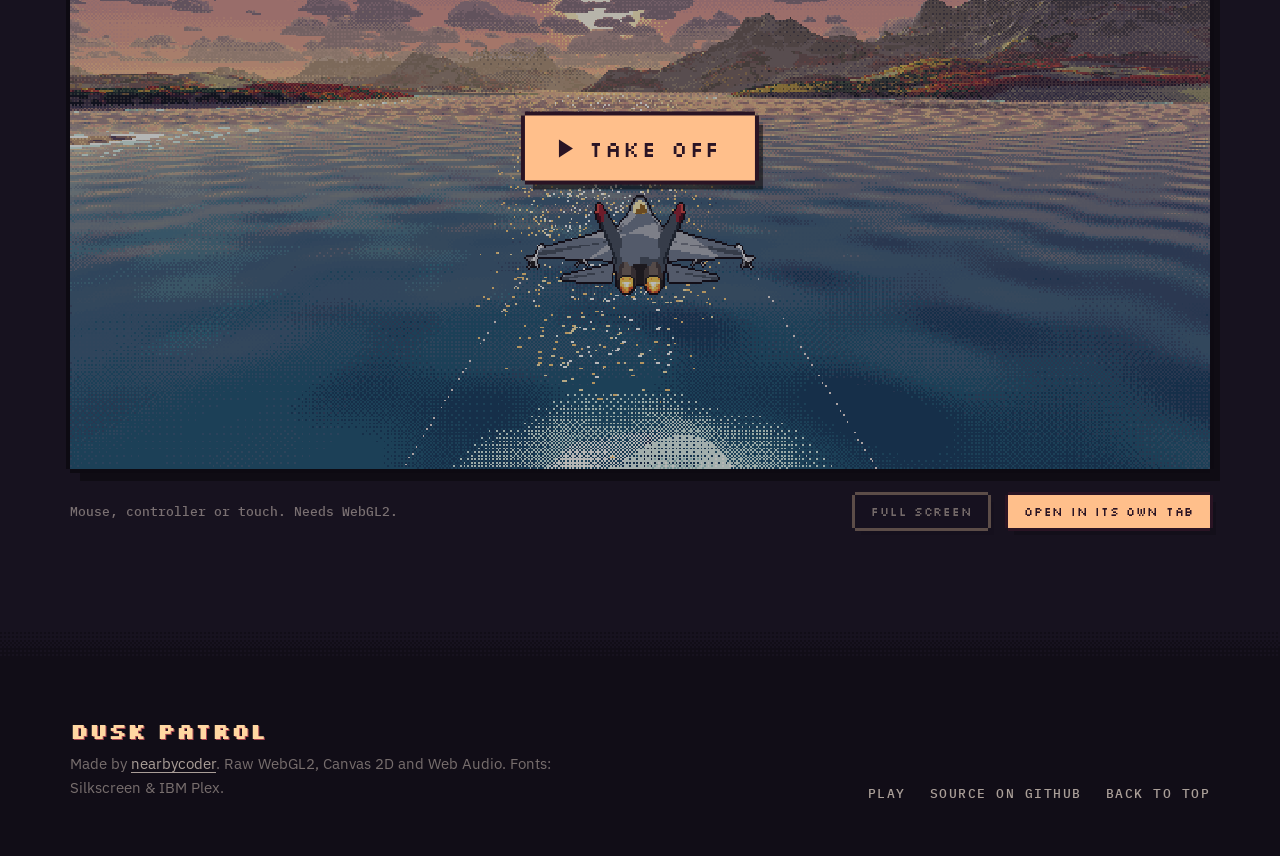
==== commit e1d1cc1b: "Add controller support Play with any Gamepad API controller in the standard layout (Xbox, PlayStatio" ====
--- a/site/index.html
+++ b/site/index.html
@@ -232,9 +232,24 @@
             <div><dt>Right click / F</dt><dd>Missile. Four on the rails, each re-arms after a few seconds.</dd></div>
             <div><dt>Space</dt><dd>Cycle views: top-down, chase, cockpit</dd></div>
             <div><dt>M</dt><dd>Sound on or off. It's synthesised live, and off by default.</dd></div>
+            <div><dt>P</dt><dd>Pause</dd></div>
           </dl>
         </div>
         <div class="placard">
+          <h3>Controller</h3>
+          <dl>
+            <div><dt>Left stick</dt><dd>Fly. In top-down, point where you want to go.</dd></div>
+            <div><dt>RT</dt><dd>Afterburner</dd></div>
+            <div><dt>A / LT</dt><dd>Missile</dd></div>
+            <div><dt>B</dt><dd>Barrel roll. LB and RB roll left or right.</dd></div>
+            <div><dt>Y</dt><dd>Cycle views</dd></div>
+            <div><dt>Start</dt><dd>Pause</dd></div>
+            <div><dt>Back</dt><dd>Swap pitch: pull back or push up to climb</dd></div>
+            <div><dt>D-pad</dt><dd>Altitude in top-down view</dd></div>
+          </dl>
+          <p class="placard-note">Xbox, PlayStation and most USB or Bluetooth pads. Press any button to wake it.</p>
+        </div>
+        <div class="placard placard-wide">
           <h3>Touch</h3>
           <dl>
             <div><dt>Drag</dt><dd>Steer from anywhere on screen</dd></div>
@@ -253,13 +268,13 @@
     <div class="wrap">
       <p class="eyebrow">No install</p>
       <h2 id="play-title">Play it right here</h2>
-      <p class="section-lede">It runs in this page. Click inside the screen to give it the keyboard, then press Space for the cockpit.</p>
+      <p class="section-lede">It runs in this page. Click inside the screen to give it the keyboard, or pick up a controller. Then press Space (or Y) for the cockpit.</p>
       <div class="cabinet" id="cabinet">
         <img class="px cabinet-poster" src="media/shot-skim.webp" width="640" height="360" alt="" loading="lazy">
         <button class="cabinet-start" type="button"><span class="tri" aria-hidden="true"></span><span>Take off</span></button>
       </div>
       <div class="cabinet-bar">
-        <span class="hint">Works best with a mouse. Touch works too. Needs WebGL2.</span>
+        <span class="hint">Mouse, controller or touch. Needs WebGL2.</span>
         <span class="cabinet-actions">
           <button class="btn btn-small btn-ghost" type="button" id="cab-full" disabled>Full screen</button>
           <a class="btn btn-small" href="play/">Open in its own tab</a>
--- a/site/style.css
+++ b/site/style.css
@@ -206,7 +206,10 @@
 .ramp-row i { flex: 1; }
 
 /* --------------------------------------------------------------- manual */
-.placards { display: grid; grid-template-columns: 1.25fr 1fr; gap: 34px; margin-top: 44px; }
+.placards { display: grid; grid-template-columns: 1fr 1fr; gap: 34px; margin-top: 44px; align-items: stretch; }
+.placard-wide { grid-column: 1 / -1; }
+.placard.placard-wide dl { grid-template-columns: repeat(5, 1fr); gap: 0 22px; }
+.placard.placard-wide dl div { grid-template-columns: 1fr; gap: 6px; align-content: start; }
 .placard {
   position: relative; background: #28222f; padding: 34px 34px 30px;
   box-shadow: inset 0 2px 0 #3d3547, inset 0 -2px 0 #16121c, 0 -3px 0 0 #0d0a12, 0 3px 0 0 #0d0a12, -3px 0 0 0 #0d0a12, 3px 0 0 0 #0d0a12, 8px 9px 0 0 rgba(0, 0, 0, 0.3);
@@ -265,6 +268,7 @@
   .cards .card:last-child { grid-column: span 2; }
   .features { grid-template-columns: 1fr 1fr; }
   .split, .step, .placards { grid-template-columns: 1fr; gap: 36px; }
+  .placard.placard-wide dl { grid-template-columns: repeat(3, 1fr); }
   .step:nth-child(even) .step-copy { order: 0; }
   .nav-links { display: none; }
   .nav-row .btn-small { margin-left: auto; }
@@ -288,6 +292,7 @@
   .gallery .g-big img { aspect-ratio: 16 / 9; }
   .placard { padding: 28px 22px 24px; }
   .placard dl div { grid-template-columns: 1fr; gap: 4px; }
+  .placard.placard-wide dl { grid-template-columns: 1fr; }
   .cta { gap: 20px; }
   .btn-primary { font-size: 16px; }
   .brand span:last-child { display: none; }
